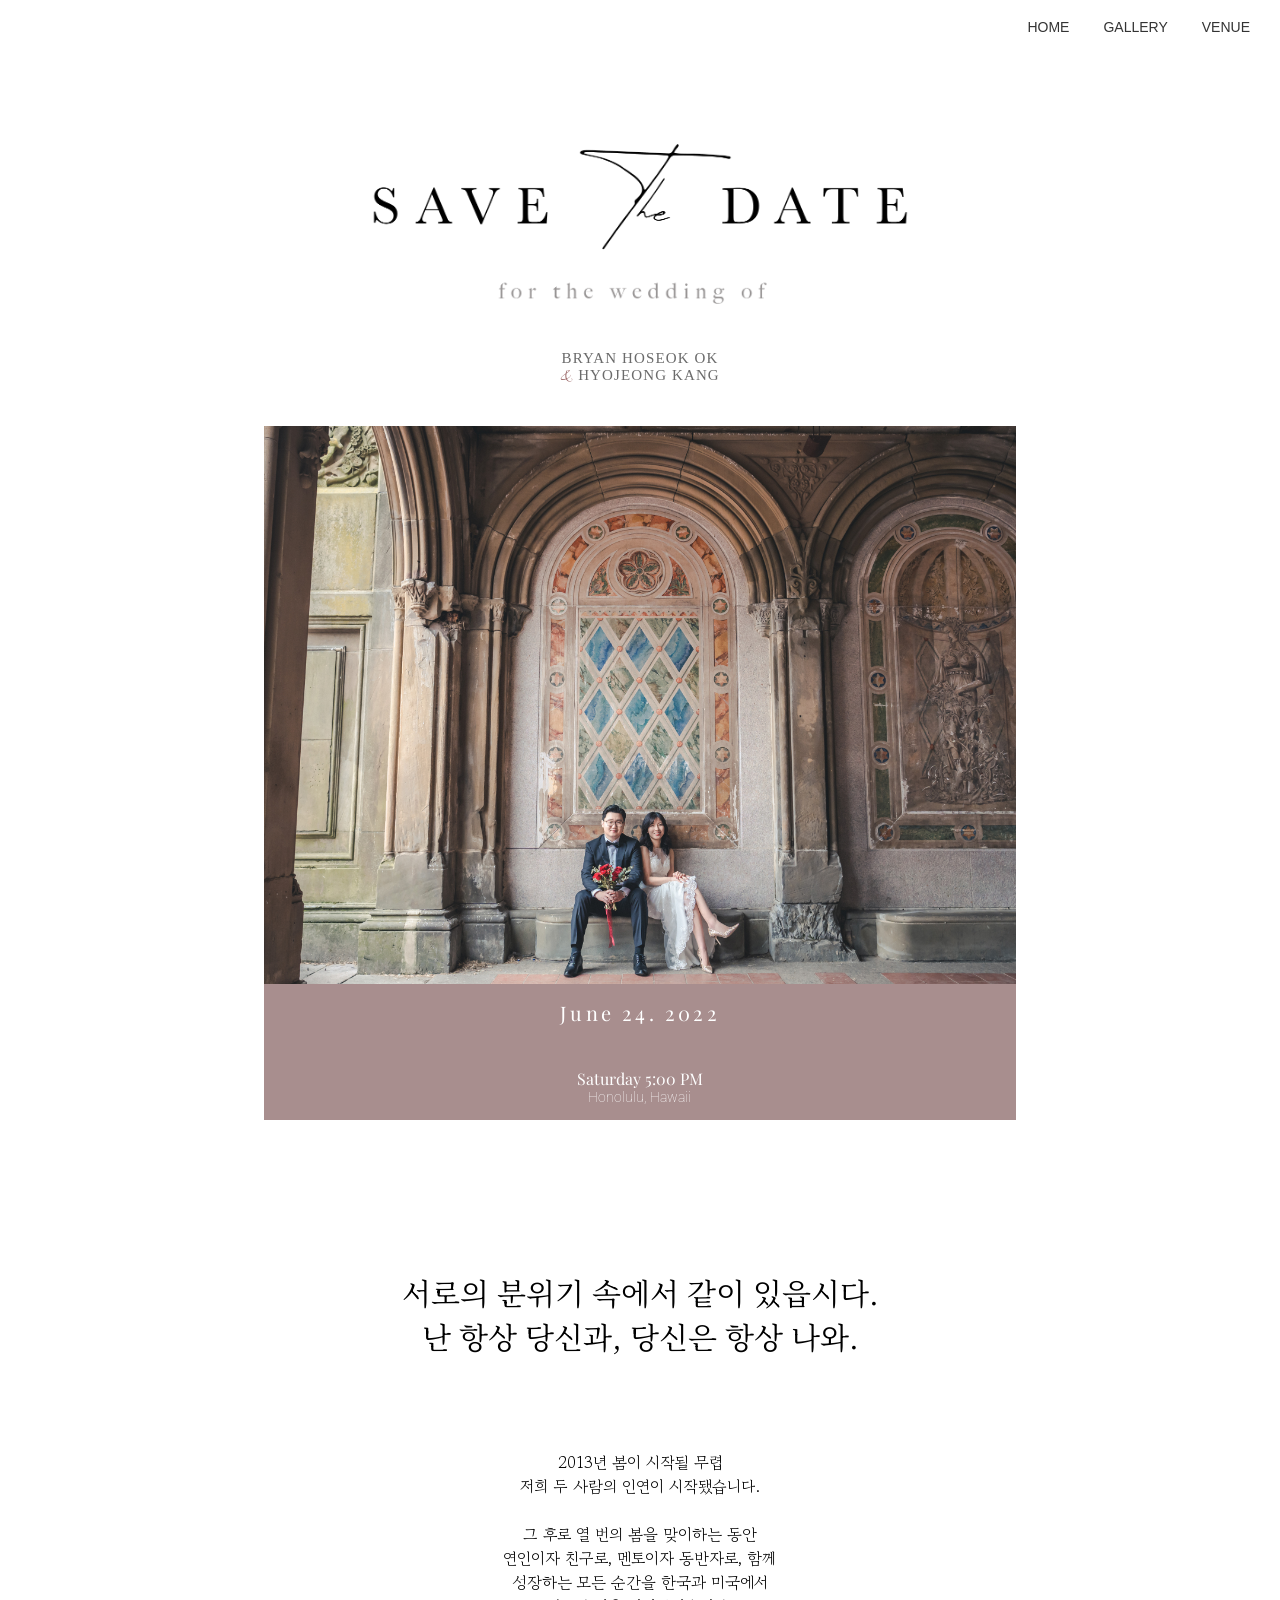
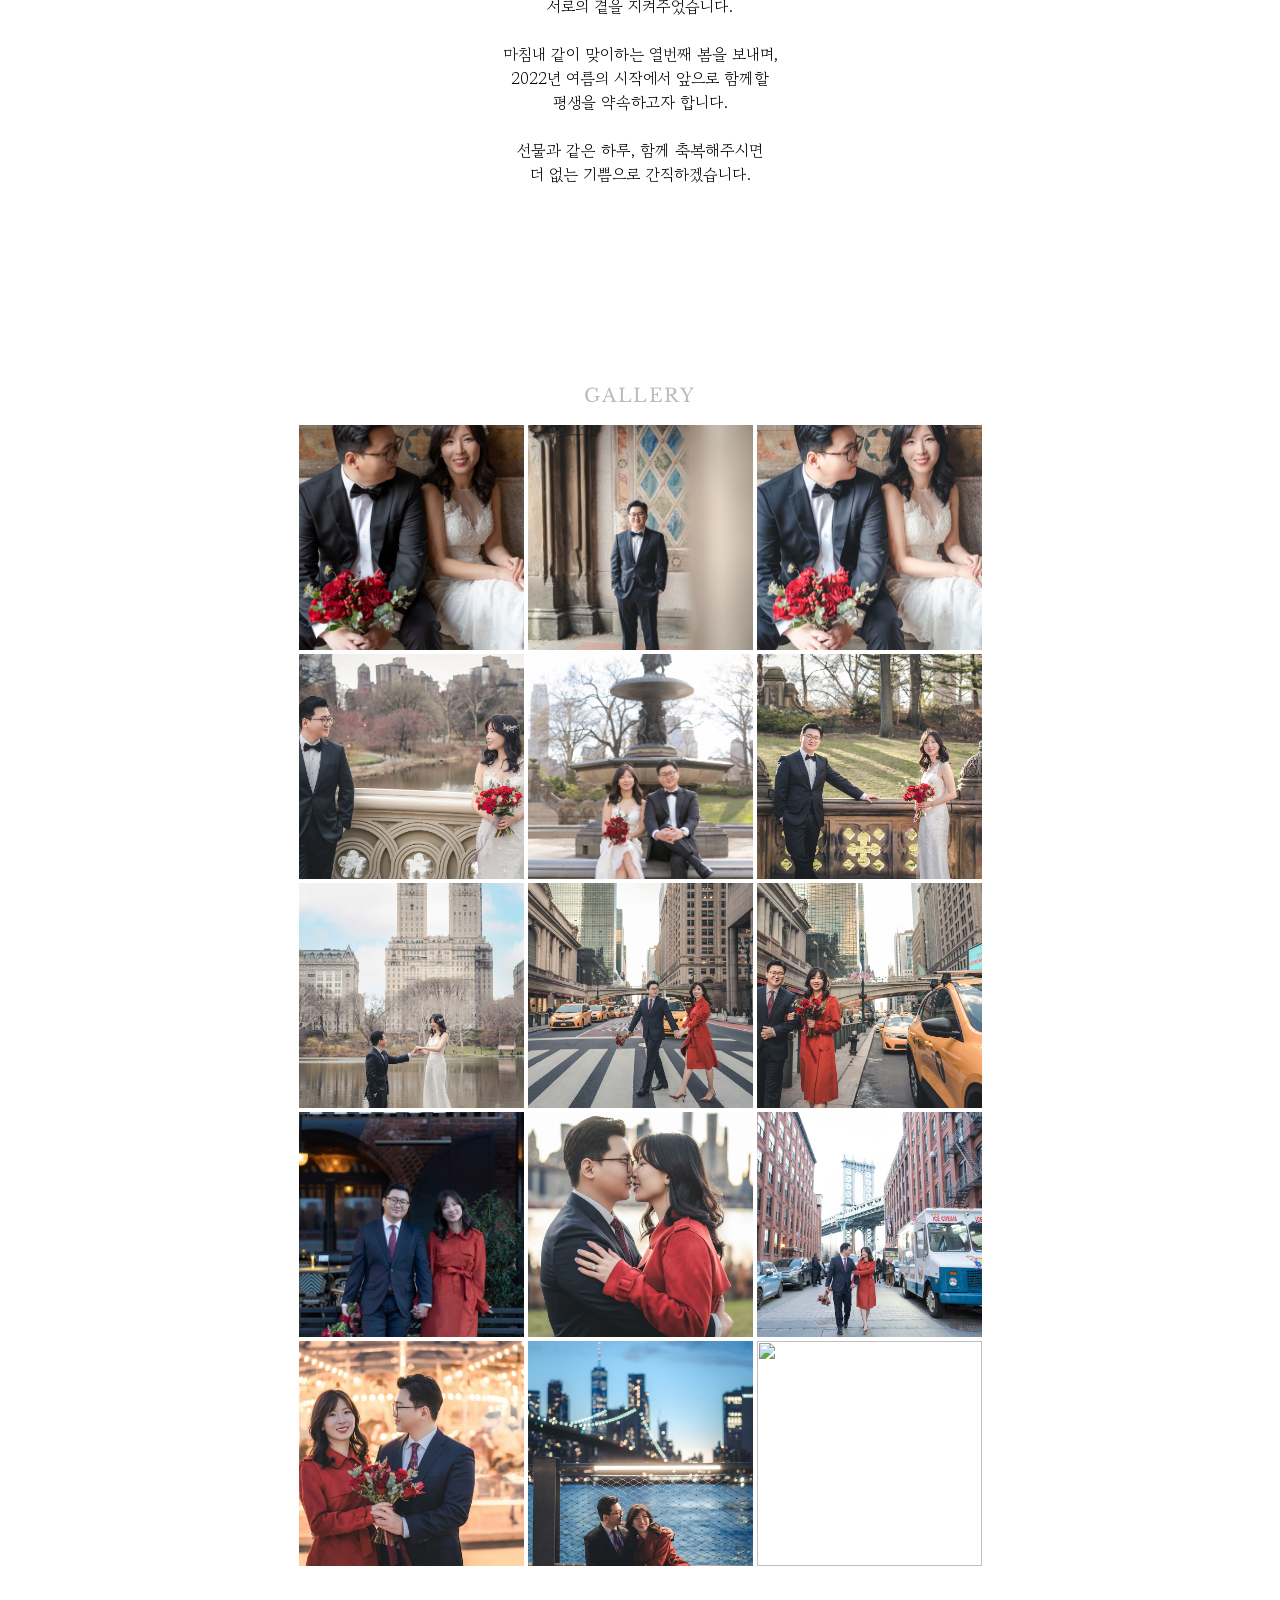
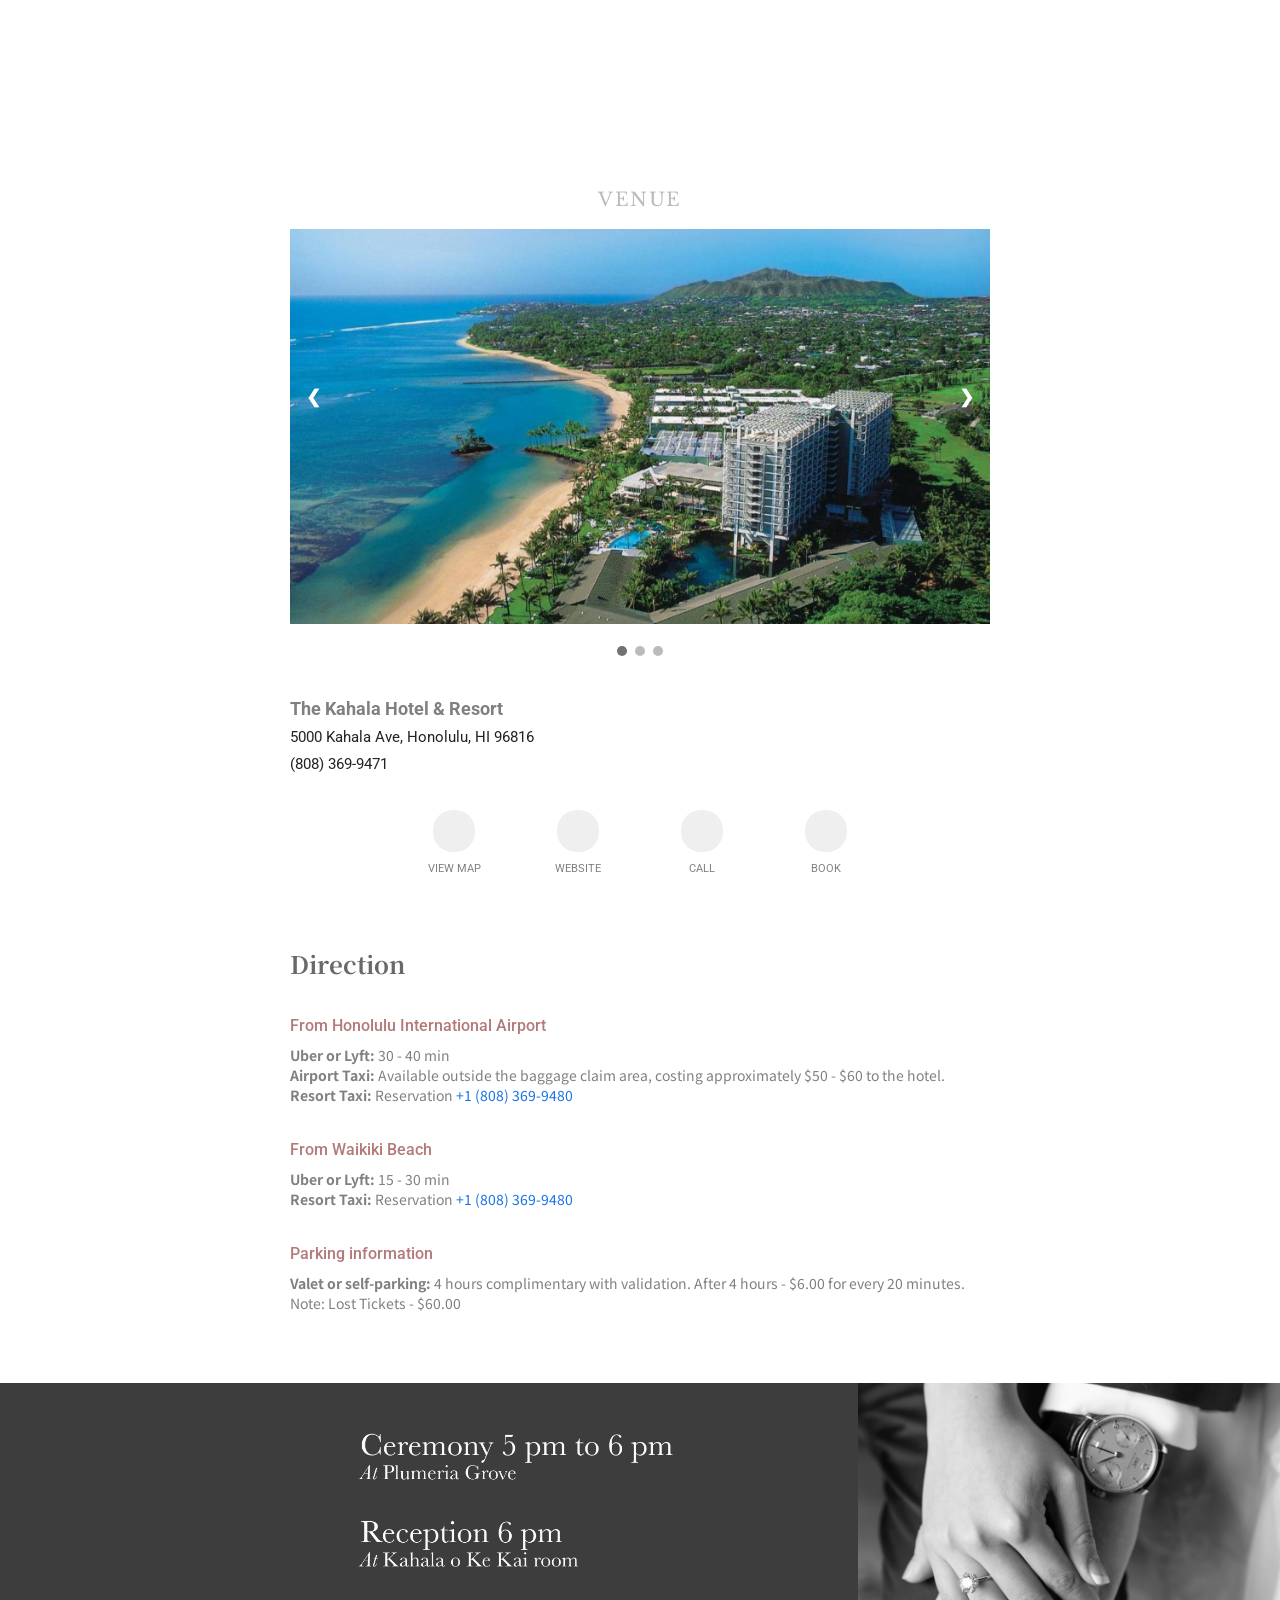
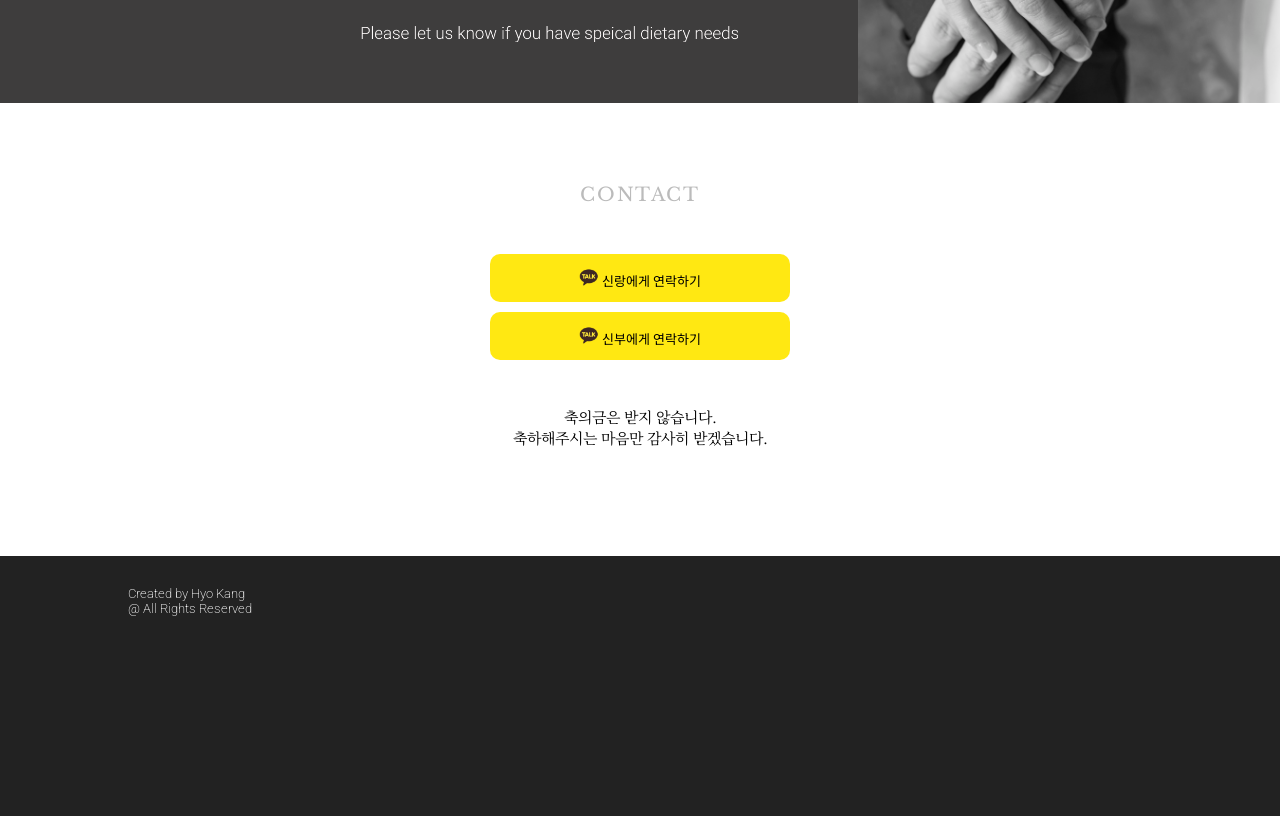
==== index.html @ 625b7945 "Update index.html" ====
<!DOCTYPE html>
<html>
<head>    
<meta name="viewport" content="width=device-width, initial-scale=1.0">

<!-- meta -->
  <meta property="og:url" content="hkang74.github.io/invitation/">
  <meta property="og:title" content="Bryan & Hyo 청첩장">
  <meta property="og:type" content="website">
 <!---이미지--->
  <meta property="og:image" content="https://live.staticflickr.com/65535/52037659530_529261b63a_c.jpg">
  <meta property="og:description" content="옥호석⋅강효정 결혼합니다">
    
    
<!---Google fonts----->
    <link rel="preconnect" href="https://fonts.googleapis.com">
    <link rel="preconnect" href="https://fonts.gstatic.com" crossorigin>
    <link href="https://fonts.googleapis.com/css2?family=Gowun+Batang&family=Libre+Baskerville:ital,wght@0,400;0,700;1,400&family=Nanum+Myeongjo:wght@400;700&family=Noto+Sans+KR:wght@300;400;700&family=Noto+Serif+KR:wght@200;300;400;700&family=Playfair+Display:ital,wght@0,400;0,500;0,600;0,700;0,900;1,400;1,500&family=Roboto:wght@100;300;400;500;700&family=Whisper&display=swap" rel="stylesheet">
<!----main style sheet----->
     <link rel="stylesheet" href="css/styles.css">
<!----fancybox style sheet----->
     <link rel="stylesheet" href="css/jquery.fancybox.min.css">
<!----fancybox style sheet----->
     <link rel="stylesheet" href="css/slideShow.css">
<!----iconify----->
    <script src="https://code.iconify.design/2/2.2.1/iconify.min.js"></script>
</head>

<body>
    
<!--FancyBox-->
<script src="https://code.jquery.com/jquery-3.2.1.min.js"></script>
<script src="js/jquery.fancybox.min.js"></script>
    

<!----Menu----->
<div class="navbar"> 
        <nav>
            <ul id="menuList">
                <div class="menuBlock">
                <li><a href="#">HOME</a></li>
                <li><a href="#galleryPage">GALLERY</a></li>
                <li><a href="#location">VENUE</a></li>
                </div>    
            </ul>
        </nav>
        <!---
            <i class="fa fa-bars" aria-hidden="true" onclick="toggleMenu()"></i> -->
 </div>
    
<div class="container">
    <!----First Page---->
    <div class="row-1">
        <!--
        <h1> SAVE<font face="Juliette"> The </font> DATE</h1>-->
        <img src="image/SaveTheDate.png" class="titleText">
        <h4>BRYAN HOSEOK OK</h4>
        <h4><font face="Whisper" color="945D5D">&amp;</font> HYOJEONG KANG</h4>
       <!-- <h5>June 24, 2022</h5> -->
        
    </div>
    <!----main image ---->
        <img src="image/mainDesktop.jpg" class="desktopImg">
        <img src="image/mainImage.jpg" class="mobileImg">   
    <div class="date">
        <h1 style="font-size: clamp(16px, 2.5vw, 20px); letter-spacing: .2rem; font-weight: 100;">June 24. 2022 </h1><br><br>
        Saturday 5:00 PM<br>
        <p style="font-family: Roboto; font-size: 14px;"> Honolulu, Hawaii </p>
    </div>  
    
    <!----tex 인사말----->
    <div class="row-2">
      <section class="reveal">
            <span class="iconify" data-icon="bxs:quote-alt-left" style="color: grey"></span>
            <span class="text">서로의 분위기 속에서 같이 있읍시다. <br> 난 항상 당신과, 당신은 항상 나와.</span> 
            <span class="iconify" data-icon="bxs:quote-alt-right" style="color: grey"></span>       
        </section>
    </div>
    <center>
    <div class="row-3">
            <p>2013년 봄이 시작될 무렵 <br>
            저희 두 사람의 인연이 시작됐습니다. <br><br>
                
            그 후로 열 번의 봄을 맞이하는 동안 <br>
            연인이자 친구로, 멘토이자 동반자로, 함께 <br>
            성장하는 모든 순간을 한국과 미국에서 <br>
            서로의 곁을 지켜주었습니다. <br><br>
                
            마침내 같이 맞이하는 열번째 봄을 보내며,<br> 
            2022년 여름의 시작에서 앞으로 함께할 <br>
            평생을 약속하고자 합니다.<br><br>
                
            선물과 같은 하루, 함께 축복해주시면 <br> 
            더 없는 기쁨으로 간직하겠습니다. </p>
     </div>
    </center>
    
    <center>
    <section id="galleryPage" class="gal"> <br>  
    <h3> GALLERY </h3><br>
        <div class="galleryView">
        <!---first row--->    
        <a data-fancybox="gallery" href="image/image1.JPG"><img src="image/image1.JPG" id="smallImg"></a>
            
        <a data-fancybox="gallery" href="image/image4.JPG"><img src="image/image4.JPG" id="smallImg"></a>
          
            
        <a data-fancybox="gallery" href="image/image2.JPG"><img src="image/image2.JPG" id="smallImg"></a>
            
      
         <!---second row--->      
        <a data-fancybox="gallery" href="image/image22.JPG"><img src="image/image22.JPG" id="smallImg"></a>
        
        <a data-fancybox="gallery" href="image/image6.jpg"><img src="image/image6.jpg" id="smallImg"></a> 
       
            
        <a data-fancybox="gallery" href="image/image17.JPG"><img src="image/image17.JPG" id="smallImg"></a>
       
        <!---third row--->  
         <a data-fancybox="gallery" href="image/image5.JPG"><img src="image/image5.JPG" id="smallImg"></a>
             
         <a data-fancybox="gallery" href="image/image19.JPG"><img src="image/image19.JPG" id="smallImg"></a> 
            
        <a data-fancybox="gallery" href="image/image20.JPG"><img src="image/image20.JPG" id="smallImg"></a> 
        <!---fourth row--->   
        <a data-fancybox="gallery" href="image/image10.JPG"><img src="image/image10.JPG" id="smallImg"></a> 
        
        <a data-fancybox="gallery" href="image/image26.jpg"><img src="image/image26.jpg" id="smallImg"></a>
       
        <a data-fancybox="gallery" href="image/image21.JPG"><img src="image/image21.JPG" id="smallImg"></a>
        
            <!---fifth row--->    
        <a data-fancybox="gallery" href="image/image11.JPG"><img src="image/image11.JPG" id="smallImg"></a> 
            
        <a data-fancybox="gallery" href="image/image12.JPG"><img src="image/image12.JPG" id="smallImg"></a> 
            
        <a data-fancybox="gallery" href="image/image25.JPG"><img src="image/image25.JPG" id="smallImg"></a> 
        </div>
    </section> 

<!-----Location---->        
 <section id="location" class="location"> <br>  
     <h3> VENUE</h3><br>
     
     <div class="slideshow-container">
         <div class="mySlides fade">     
             <img src="image/kahala_beach.jpg" style="width:100%">
             <div class="text"></div>
         </div>

         <div class="mySlides fade"> 
            <img src="image/kahala_ceremony.jpg" style="width:100%">
            <div class="text">ceremony</div>
         </div>

         <div class="mySlides fade">
             <img src="image/kahala_reception.jpg" style="width:100%">
             <div class="text">reception</div>
         </div>

         <a class="prev" onclick="plusSlides(-1)">❮</a>
         <a class="next" onclick="plusSlides(1)">❯</a>
     </div>
     <br>

     <div style="text-align:center">
        <span class="dot" onclick="currentSlide(1)"></span> 
        <span class="dot" onclick="currentSlide(2)"></span> 
        <span class="dot" onclick="currentSlide(3)"></span> 
     </div>
     
    <div class="address"><br>
            <font size="4px" color="grey"><b>The Kahala Hotel &amp; Resort </b></font><br>
            <li><span class="iconify" data-icon="majesticons:map-marker"> </span> 5000 Kahala Ave, Honolulu, HI 96816</li>
            <li><span class="iconify" data-icon="fluent:call-48-filled"></span>  (808) 369-9471 </li>  
    </div>
    <!---menu buttons---->
    <!--<hr color="#F0F0F0">-->
    <div class="menus">
        <div class="button_m">
           <button type="button"   onclick=" window.open('https://g.page/TheKahala?share','_blank')"> 
            <span class="iconify" data-icon="logos:google-maps" data-width="22" data-height="22" ></span>
            </button><br>
            VIEW MAP
        </div>
        <div class="button_m">
            <button type="button" onclick=" window.open('https://www.kahalaresort.com','_blank')"> 
            <span class="iconify" data-icon="fa-solid:globe-americas" data-width="20" data-height="20" style="color: #787878;"></span> 
            </button><br>
            WEBSITE
        </div> 
        <div class="button_m">
            <button type="button" onclick=" window.open('tel:808-369-9471','_blank')">
            <span class="iconify" data-icon="fluent:call-28-filled" data-width="21" data-height="21" style="color: #787878;"></span>
            </button><br>
            CALL
        </div>
        <div class="button_m">
            <button type="button" onclick=" window.open('https://www.google.com/travel/hotels/s/nzHwH8qTopXZvfAe7','_blank')">
            <span class="iconify" data-icon="fa-solid:hotel" style="color: #787878;" data-width="20" data-height="20"></span>
            </button><br>
           BOOK
        </div>    
    </div> 
    <!--<hr color="#F0F0F0">-->
     
     
  <div class ="direction">  
        <h2 style="font-family: Noto Serif KR; color:dimgrey;">Direction</h2>    
        <h4> From Honolulu International Airport </h4>
            <li><b>Uber or Lyft:</b> 30 - 40 min </li>
            <li><b>Airport Taxi: </b> Available outside the baggage claim area, costing approximately $50 - $60 to the hotel. </li>
            <li><b>Resort Taxi: </b> Reservation <span class="iconify" data-icon="fluent:call-48-filled"> </span> <font color="#1A73E8">+1 (808) 369-9480 </font> </li>
        <h4> From Waikiki Beach </h4>
            <li><b>Uber or Lyft:</b> 15 - 30 min</li>
            <li><b>Resort Taxi:</b> Reservation <span class="iconify" data-icon="fluent:call-48-filled"> </span><font color="#1A73E8">+1 (808) 369-9480 </font></li> 
        <h4> Parking information </h4>
            <li><b>Valet or self-parking:</b> 4 hours complimentary with validation. After 4 hours - $6.00 for every 20 minutes. Note: Lost Tickets - $60.00 </li>
        </div>    
    </section>
 </center>
</div>    
    

<!---Ceremony time and location--->   
<div class="timeAndMore">
    <div class="rigntImage">
        <img src="image/ring.jpg">
    </div>
        <div class="leftText">
        <!---TO DO: make the link clickable, and sent me an email-->
        <img src="image/timeText.png"><br>
    </div>
</div>     

<!---contact-->    
<div class =".container">    
<center>
 <section class="contact">
    <h3>CONTACT</h3><br>
     
    <div class="contactInfo">
        <button type="button"><img src="image/kakaoTalk.png" width="20px"> 신랑에게 연락하기</button>
         <button type="button"><img src="image/kakaoTalk.png" width="20px"> 신부에게 연락하기</button>
     </div> 
     <br><br><br>
        <span style="font-family: Noto Serif KR; font-size:15px;"> 
         축의금은 받지 않습니다.<br>
         축하해주시는 마음만 감사히 받겠습니다. </span> 
     <br><br><br><br><br><br><br>
</section>
          
</center>
</div>
<!---end of the container--->
    
<!----js scripts----->
    <script type="text/javascript" src="js/script.js"> </script>
</body>
    

<footer>
Created by Hyo Kang<br>
@ All Rights Reserved<br> 
</footer>

</html>
---- css/styles.css ----
/*
font-family: 'Libre Baskerville', serif;
font-family: 'Whisper', cursive;
font-family: 'Nanum Myeongjo', serif;
font-family: 'Noto Sans KR', sans-serif;
font-family: 'Noto Serif KR', serif;
font-family: 'Gowun Batang', serif;
*/


@font-face {
   font-family: Juliette;
   src: url(text/Juliette.ttf);
}


*{
    margin: 0px;
}

/**** main container
******************/
.container {
    width: 100%;
    padding-left: 8%;
    padding-right: 8%;
    box-sizing: border-box;
    overflow: hidden;
}

/**** nav bar *****
******************/
.navbar {
    width: 100%;
    display: flex;
    align-items: center;
    padding-top: 18px;
    background-color: white;
    padding-bottom: 12px;
    opacity: 0.8;
    position: fixed;
    z-index: 2;
}

.navbar i { /*hide the hamburger menu icon*/
    display: none;
}

nav {
    flex:1;
    text-align: right;
}

nav ul li {
    list-style: none;
    display: inline-block;
    margin-right: 30px;
    font-family: sans-serif;
}

nav ul li a {
    text-decoration: none;
    font-size: 14px;
    color: #000;
}

nav ul li a:hover {
    color: #A47D7D;
}

/** top row: title
******************/
.row-1 {
    text-align: center;
    margin-top: 100px;
    margin-bottom: 40px;
}



.row-1 .titleText{
    width: 50%;
}

.row-1 h4 { /*our name*/
    color: #6B6B6B;
    font-weight: normal;
    font-size: 15px;
    letter-spacing: .07rem;
    margin: 0px;    
}


/** first row: image
******************/

img.desktopImg{
    display: block;
    width: 70%;
    margin-left: auto;
    margin-right: auto;
}

img.mobileImg {
    display: none;
}

/******date******/
.date{
    background-color: #A88E8E;
    padding-top: 15px;
    padding-bottom: 15px;
    text-align: center;
    width: 70%;
    font-family: Playfair Display;
    font-weight: 100;
    color: white;
    margin-left: auto;
    margin-right: auto;
}

/***** text intro
******************/
.row-2 {
    padding-top: 150px;
    padding-bottom: 50px;
    text-align: center;
    height: 80px;
}


.row-2 .text { /* 서로의분위기 text*/
    font-family: Noto Serif KR;
    font-weight: 400;
    font-size: clamp(16px, 4.5vw, 30px);
}

.reveal{
    position: relative;
    transform: translateY(150x);
    opacity: 0;
    transition: 2s all ease;
    padding: 0px;
}

.reveal.active{
    transform: translateY(0);
    opacity: 1;
    height:100px
}

.row-3 {
    padding: 50px;
    width: 400px;
    margin-top: 15x;
    margin-bottom: 130px;
    text-align: center;
}

.row-3 p {
    font-family: Gowun Batang;
    font-weight: 200;
    font-size: 16px;
}




/****** gallery
******************/
.gal {
    margin-bottom: 200px;
}

.gal h3 {
    font-family: Libre Baskerville;
    letter-spacing: .1rem;
    color: #BBBBBB;
    font-weight: 300;
}

.gal .galleryView{
    width: 700px;
}

.gal #smallImg{
    width: 225px;
    height: 225px;
    object-fit: cover; 
}


/****** location
******************/

.location {
    margin-bottom: 60px;
}

.location h3 {
    font-family: Libre Baskerville;
    letter-spacing: .1rem;
    color: #BBBBBB;
    font-weight: 300;
}
    
    
.location .address {
    text-align: left;
    width: 100%;
    max-width: 700px;
    padding: 20px 7px 7px 7px;
    margin: auto;
    font-family: Roboto;
    color:#222222;
    font-size: 15px;
    margin-bottom: 30px;
}
    
.location .address li {
    list-style-type: none;
    padding-top:9px;
}
    
.location .iconify {
    color: #1A73E8; 
}

.location hr{
    width: 100%;
    max-width: 700px;
}

.location .menus{
    margin-top: 15px;
    margin-bottom: 15px;
    width: 60%;
    max-width: 500px;
}

.location .menus .button_m{
    width:24%;
    display: inline-block;
    font-family: Roboto;
    color: grey;
    font-size: 11px;
}

.location .menus .button_m button{
    width:42px;
    height: 42px;
    border-radius: 20px;
    border: 0;
    margin-bottom: 10px;
}


.location .menus .button_m button:hover{
    border: solid grey 1px;
}


.location .direction{
    text-align: left; 
    margin-top: 70px;
    margin-bottom: 70px;
    width: 100%;
    max-width: 700px;
}

.location .direction h4{
    color: #B47979;
    font-size: 16px;
    font-family: Roboto;
    font-weight: 500;
    margin-bottom: 10px;
    margin-top: 35px;
}

.location .direction li{
    list-style: none;
    font-family: Noto Sans KR;
    font-size: 14px;
    color: grey;  
}



/********ceremonyTime 예물샷************/
.timeAndMore{
    width: 100%;
    height: 320px;
    min-height: 180px;
    max-height: 400px;
    background-color: #3E3D3D;
    margin-bottom: 80px;
}

.timeAndMore div {
    display: inline-block;
    float:right;
    height: 320px;
}

.timeAndMore .leftText{
    width: 60%;
    text-align: right;
    padding-top: 50px;
    padding-bottom: 50px;
    box-sizing: border-box;
    color: white;
    max-width: 500px;
}

.timeAndMore .leftText img{
    width: 100%;
    max-width: 380px;
    float: left;
}

.timeAndMore .rigntImage{
    width: 33%;
    float: right;
}

.timeAndMore .rigntImage img{
    width: 100%;
    height: 320px;
    min-height: 180px;
    max-height: 400px;
    object-fit: cover;
    object-position: 50% 70%;
}




/*****CONTACT*****/
.contact{
    position: relative;
    width:60%;
    margin: auto; 
}

.contact h3 {
    font-family: Libre Baskerville;
    letter-spacing: .1rem;
    color: #BBBBBB;
    font-weight: 300;
}

.contact .contactInfo{
    position: relative;
    width: 60%;
    display: inline-block;
    padding:10px;
    margin-top: 10px;
}


.contact button{
    padding: 12px;
    width: 80%;
    max-width: 300px;
    border-radius: 10px;
    border:0px;
    background-color: #ffe812;
    color: black;
    font-size: 13px;
    margin-top: 10px;
    font-family: Noto Sans KR;
}


/****** footer
******************/
footer {
    background-color: #222222;
    color: white;
    padding-left: 10%;
    padding-top: 30px;
    padding-bottom: 200px;
    font-family: Roboto;
    font-weight: 200;
    font-size: 13px;
}






/*****************
******************
mobile interface
*****************
*****************/

@media only screen and (max-width: 600px){
    
    /*menu for mobile*/
    .navbar{
        padding: 0px;
    }
    
    nav ul{
        width: 100%;
        position: fixed;
        right: 0;
        top:0;
        z-index: 2;      
    }
    
    .menuBlock{
        padding-top: 5px;
        padding-bottom: 5px; 
        background-color: #BEB2B2;
        text-align: center;
    }
    nav ul li{
        display: inline-block;
        margin: 20px;
    }
    
    nav ul li a{
        color: white;
        font-size: 14px;
    } 
    
    .navbar i{
        cursor: pointer;
        display: block;
    }
    
    #menuList{
       /* overflow: hidden;*/
       /* transition: 0.5s;*/
        display: none;
    }
    
    /*mobile main page*/
    .row-1{ /*title row*/
        width: 100%;
        margin-top: 40px;
        margin-bottom: 25px;
    }
    
    .row-1 .titleText{
        width: 90%;
    }
    
    img.mobileImg{
        display: block;
        width: 100%;
        object-fit: cover;
        object-position: 50% 50%; /*default value center*/      
    }
    
    img.desktopImg{
        display: none;
    }
    
    /******date******/
    .date{
        background-color: #BEAAAA;
        padding-top: 32px;
        padding-bottom: 32px;
        font-family: Libre Baskerville;
        font-size: 12px;
        font-weight: lighter;
        width: 100%;
    }
    
    .row-2 {
        padding-top: 100px;
        height: 190px;
        box-sizing: border-box;
    }
    
    .row-3{
        width: 320px;
        padding:10px;
    }
    
    .row-3 p {
    font-size: 4vw;
    }
    
    /***gallery*/
    .gal {
    margin-bottom: 150px;
    }

    .gal .galleryView{
        width: 100%;
        /*height: 410px;*/
    }
    .gal #smallImg{
        width: 100px;
        height: 100px;
        object-fit: cover; 
    }
    
    
    /*location*/
    .location .address {
        width: 100%;
        padding-left: 0px;
    }
    
    .location .menus{
        width: 100%;    
    }
    
    .location .directionText{
        width: 100%;
    }
    
    
    .location .directionText h4{
        font-size: clamp(14px, 5vw, 18px);
    }

    .location .directionText li{
        font-size: clamp(14px, 3.5vw, 16px);
    }
    
    
    
/********팬다 예물샷************/
    .timeAndMore{
        width: 100%;
        height: 130px;
    }

    .timeAndMore div{
        display: inline-block;
        float:left;
        height: ;
    }

    .timeAndMore .leftText{
        width: 62%;
        padding-left: 5%;
        padding-top: 20px;
        padding-bottom: 10px;
        box-sizing: border-box; 
        overflow: hidden;
    }
    
    
   .timeAndMore .leftText img{
        width: 95%;   
    }

    .timeAndMore .rigntImage{
        width: 35%;
        float: right;   
    }

    .timeAndMore .rigntImage img{
        width: 100%;
        height: 130px;
        object-fit: cover;
        object-position: 50% 60%;
    }


    /*****CONTACT*****/
    .contact{
        width:100%;
    }

    .contact .contactInfo{
        position: relative;
        width: 70%;
    }

}
---- css/slideShow.css ----
.mySlides {
    display: none
}

.mySlides img {
    vertical-align: middle;
}

/* Slideshow container */
.slideshow-container {
  max-width: 700px;
  position: relative;
  margin: auto;
  z-index: 0;
}

.slideshow-container .image{
    position: relative;
}

/* Caption text */
.slideshow-container .text {
  color: #f2f2f2;
  font-size: 15px;
  padding: 0px;
  bottom: 15px;
  right: 15px;
  width: 100%;
  text-align: right;
  position: absolute;
  font-family: Roboto;
  font-weight: 300;
}


/* Next buttons */
.slideshow-container .next {
  cursor: pointer;
  position: absolute;    
  top: 50%;
  right: 0;
  width: auto;
  padding: 16px;
  color: white;
  font-weight: bold;
  font-size: 18px;
  transition: 0.6s ease;
  margin-top: -8%;
  /*border: black solid 10px;*/
  user-select: none;
  border-radius: 0px 3px 3px 0px;
}

.slideshow-container .prev {
  cursor: pointer;
  position: absolute;    
  top: 50%;
  left: 0;
  width: auto;
  padding: 16px;
  color: white;
  font-weight: bold;
  font-size: 18px;
  transition: 0.6s ease;
  margin-top: -8%;
  /*border: black solid 10px;*/
  user-select: none;
  border-radius: 3px 0 0 3px;
}


/* On hover, add a black background color with a little bit see-through */
.slideshow-container .prev:hover, .next:hover {
  background-color: rgba(0,0,0,0.8);
  opacity: 0.3;
}


/* The dots/bullets/indicators */
.dot {
  cursor: pointer;
  height: 10px;
  width: 10px;
  margin: 0 2px;
  background-color: #bbb;
  border-radius: 50%;
  display: inline-block;
  transition: background-color 0.6s ease;
}

.activeSlide, .dot:hover {
  background-color: #717171;
}

/* Fading animation */
.mySlides .fade {
  animation-name: fade;
  animation-duration: 1.5s;
}

@keyframes fade {
  from {opacity: .4} 
  to {opacity: 1}
}

/* On smaller screens, decrease text size */
@media only screen and (max-width: 600px) {
  .prev, .next,.text {font-size: 11px}
}
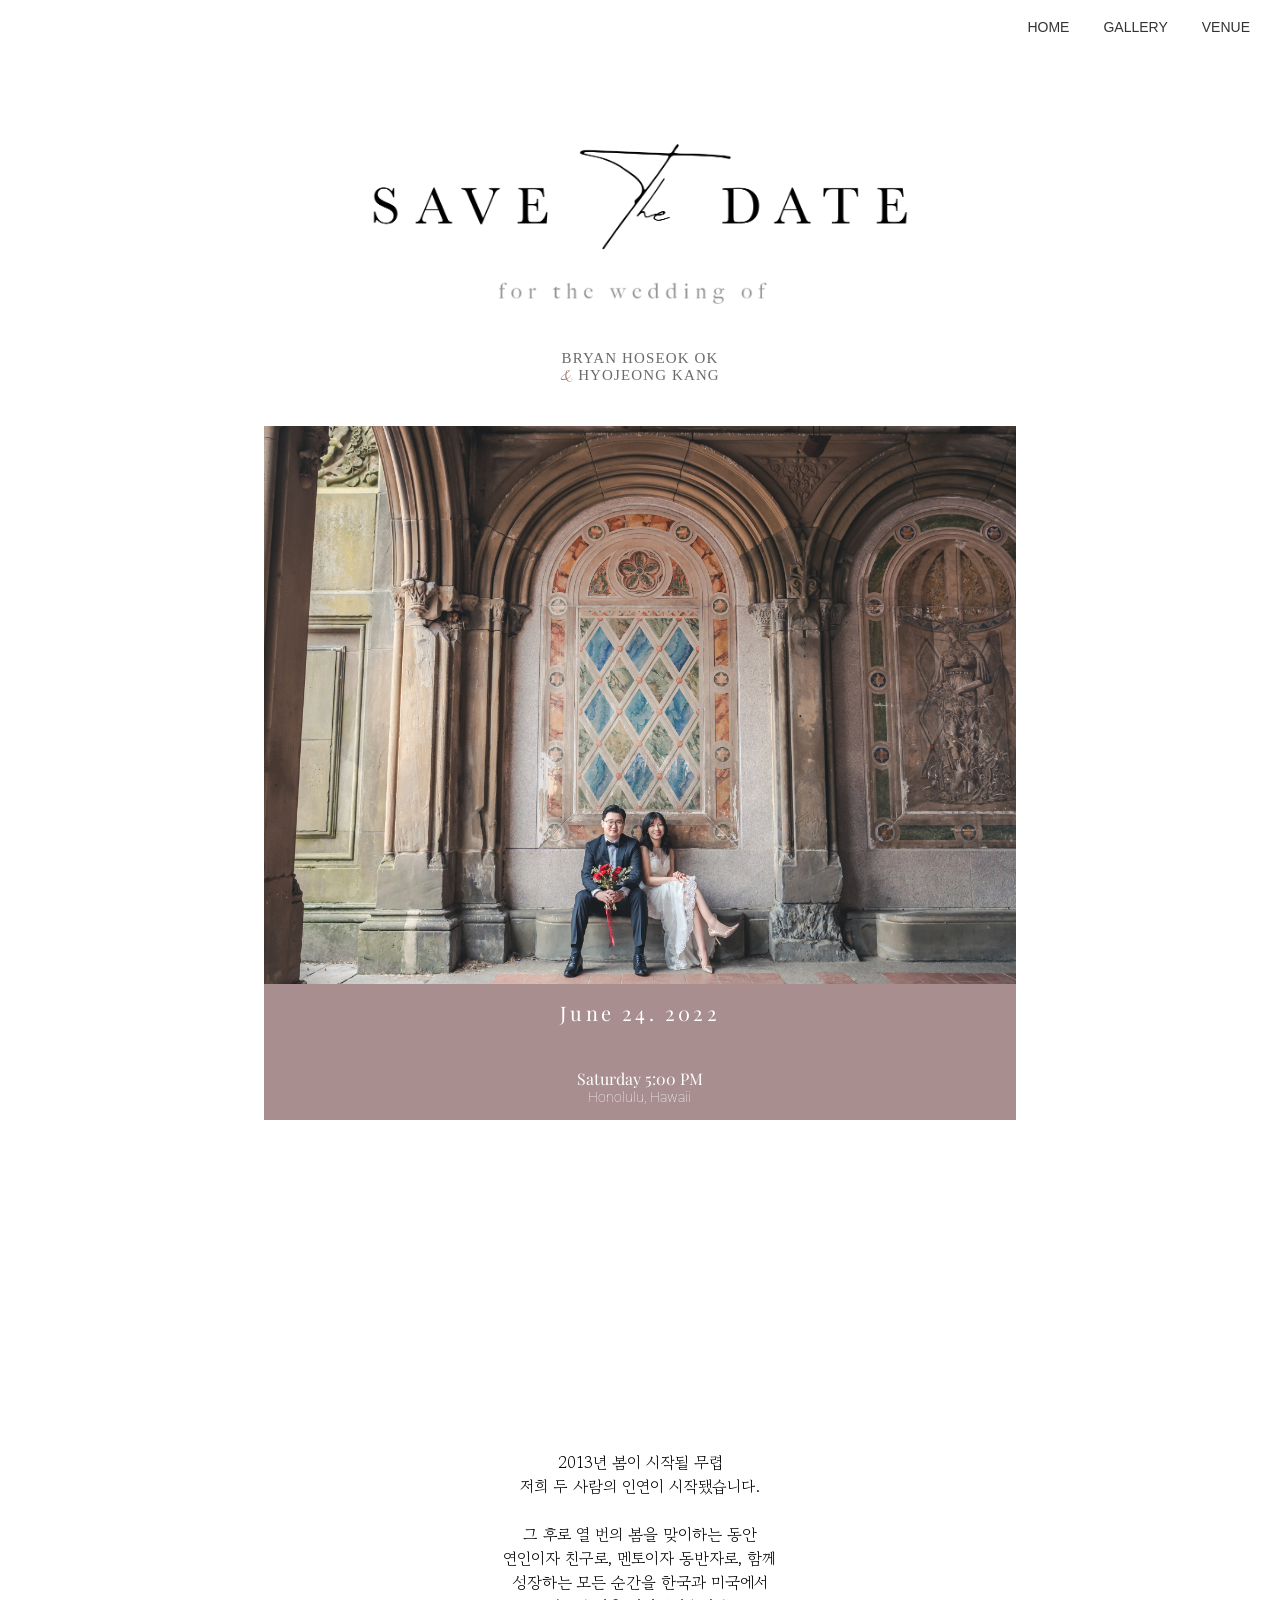
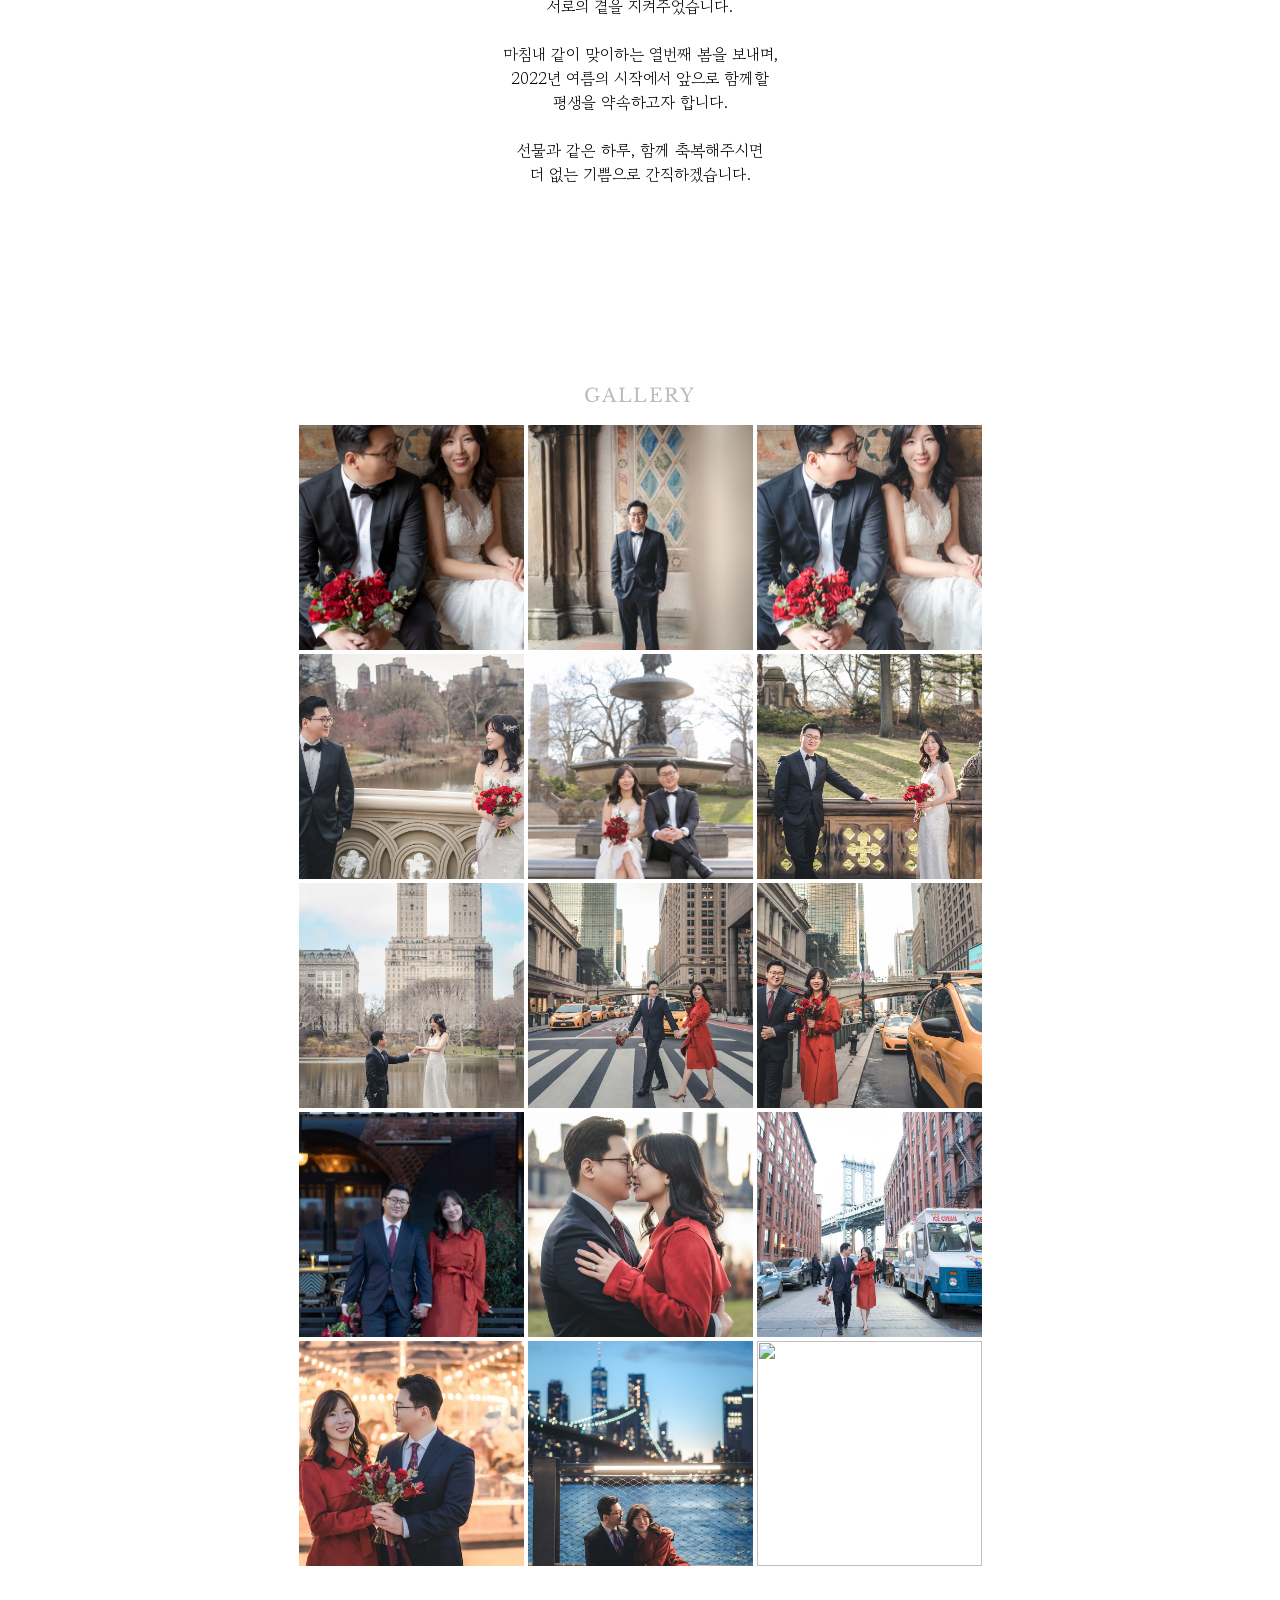
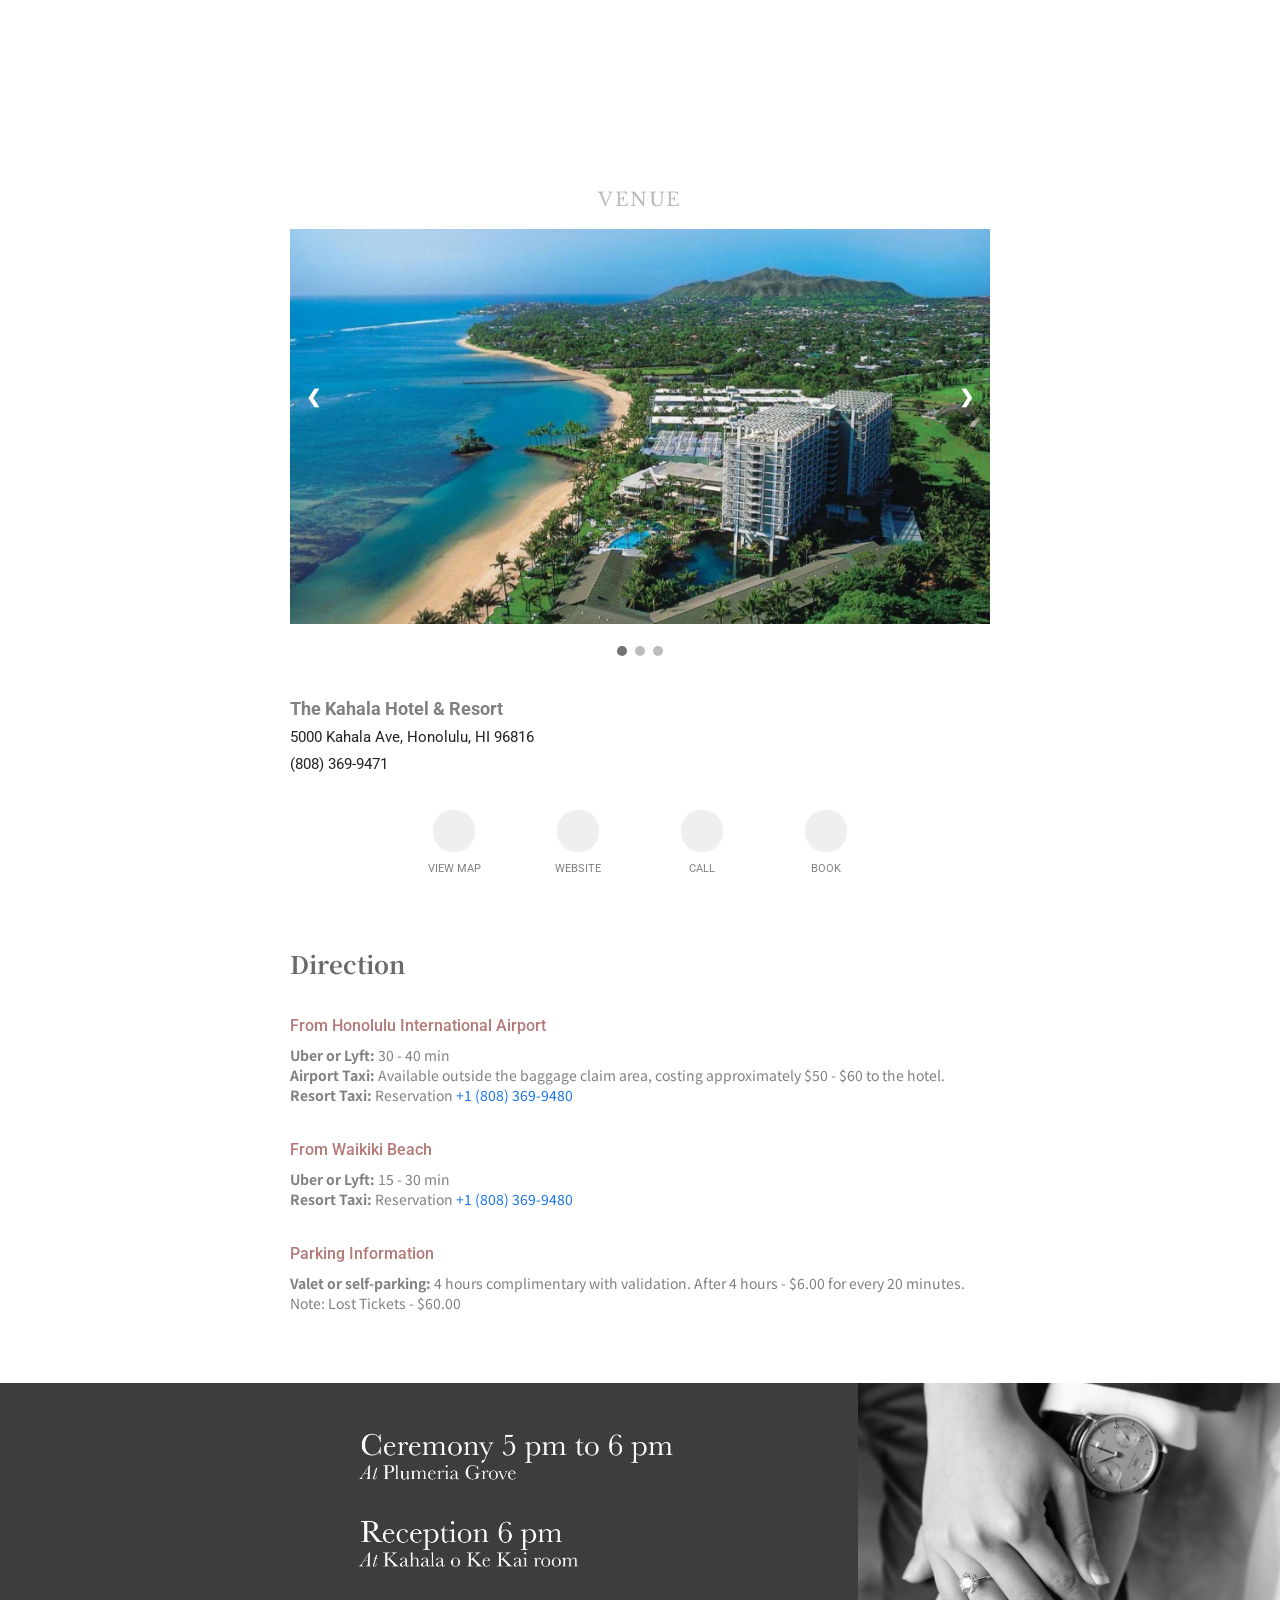
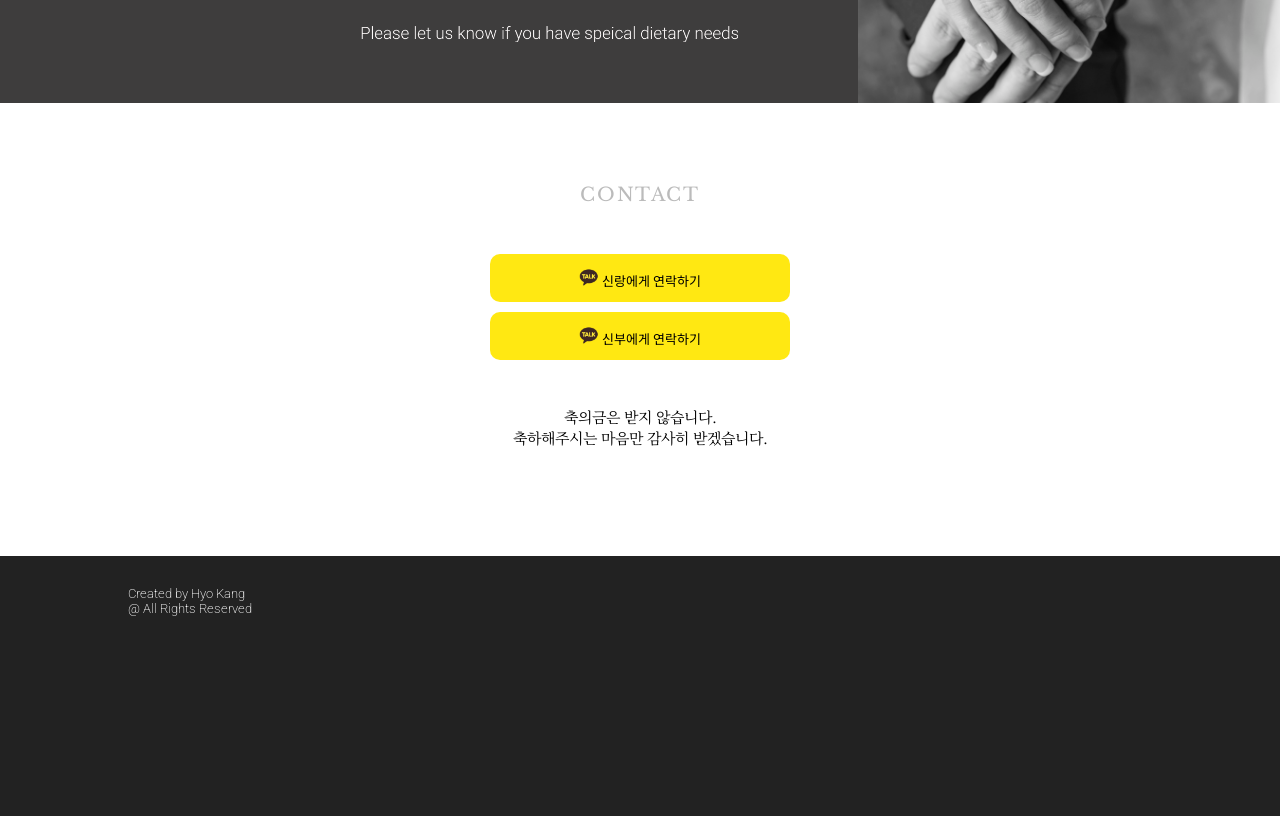
==== commit 98ddf0f2: "오타수정" ====
--- a/index.html
+++ b/index.html
@@ -214,7 +214,7 @@
         <h4> From Waikiki Beach </h4>
             <li><b>Uber or Lyft:</b> 15 - 30 min</li>
             <li><b>Resort Taxi:</b> Reservation <span class="iconify" data-icon="fluent:call-48-filled"> </span><font color="#1A73E8">+1 (808) 369-9480 </font></li> 
-        <h4> Parking information </h4>
+        <h4> Parking Information </h4>
             <li><b>Valet or self-parking:</b> 4 hours complimentary with validation. After 4 hours - $6.00 for every 20 minutes. Note: Lost Tickets - $60.00 </li>
         </div>    
     </section>
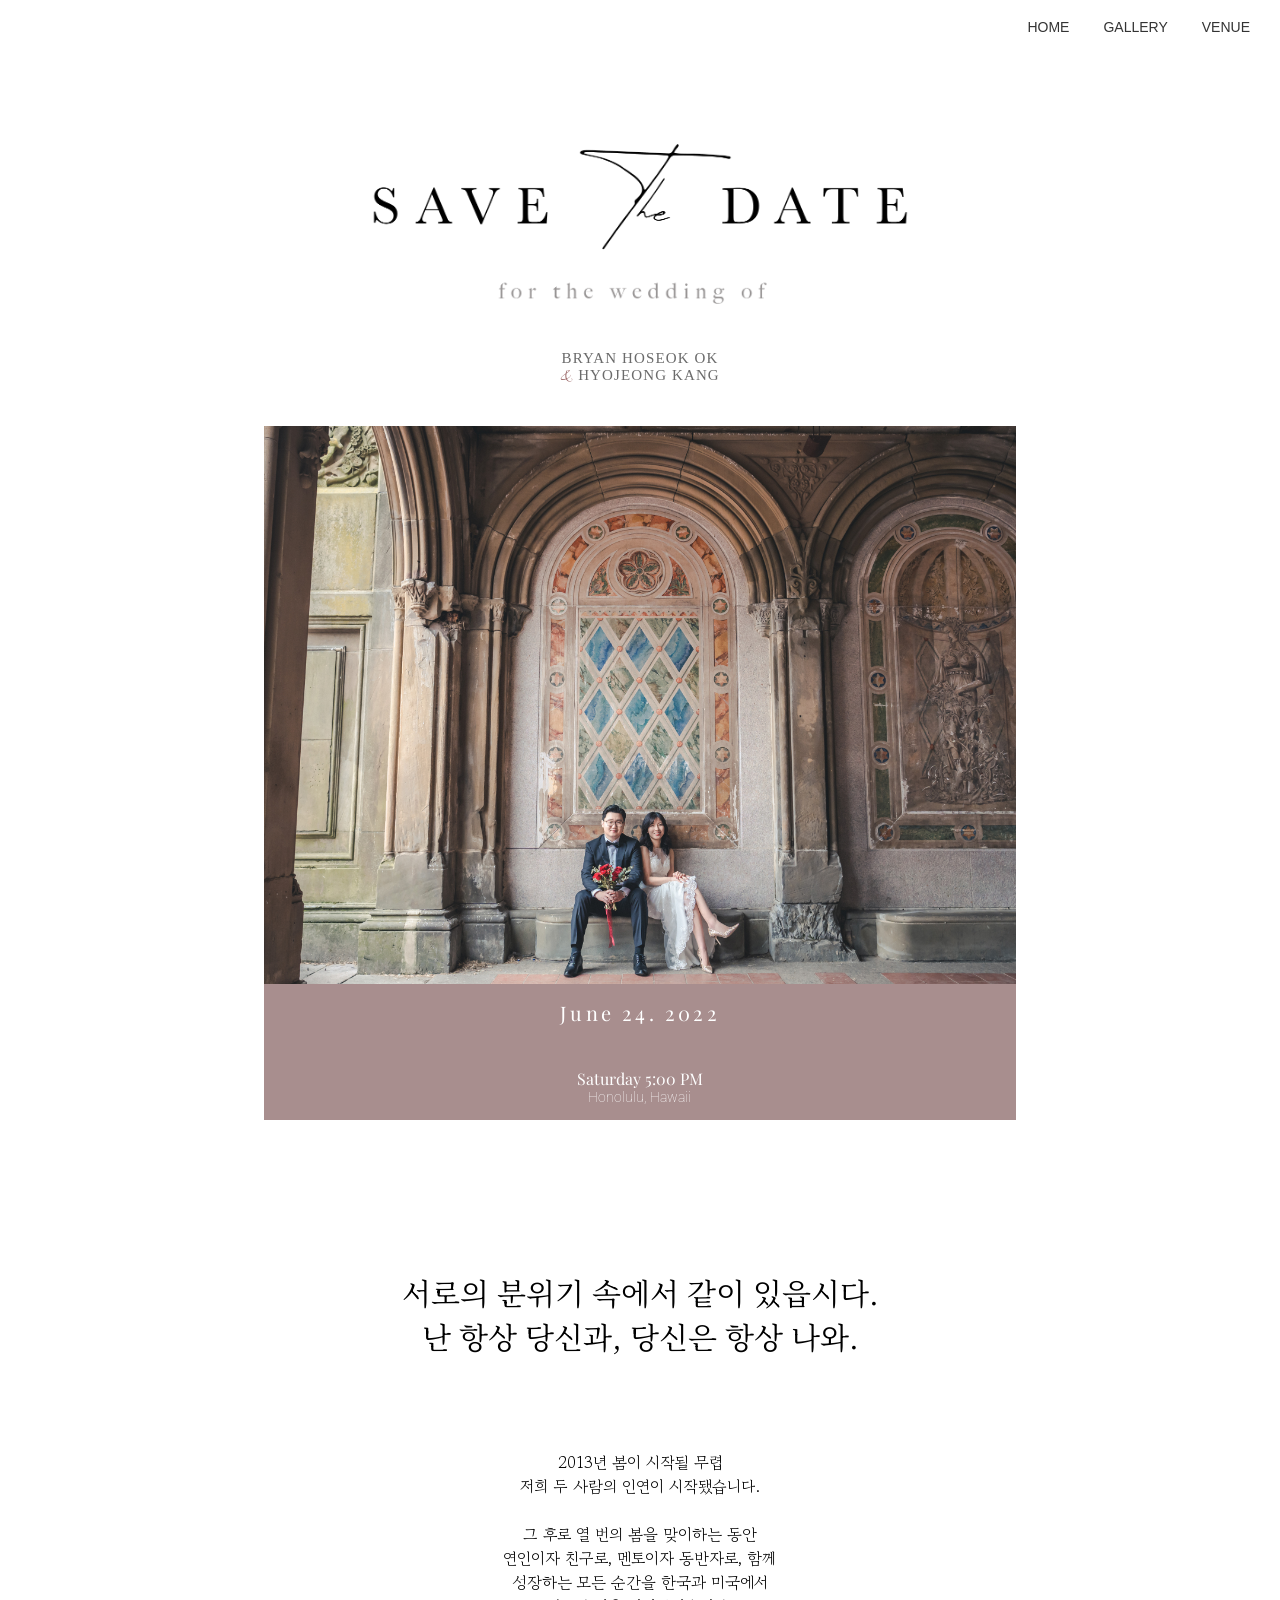
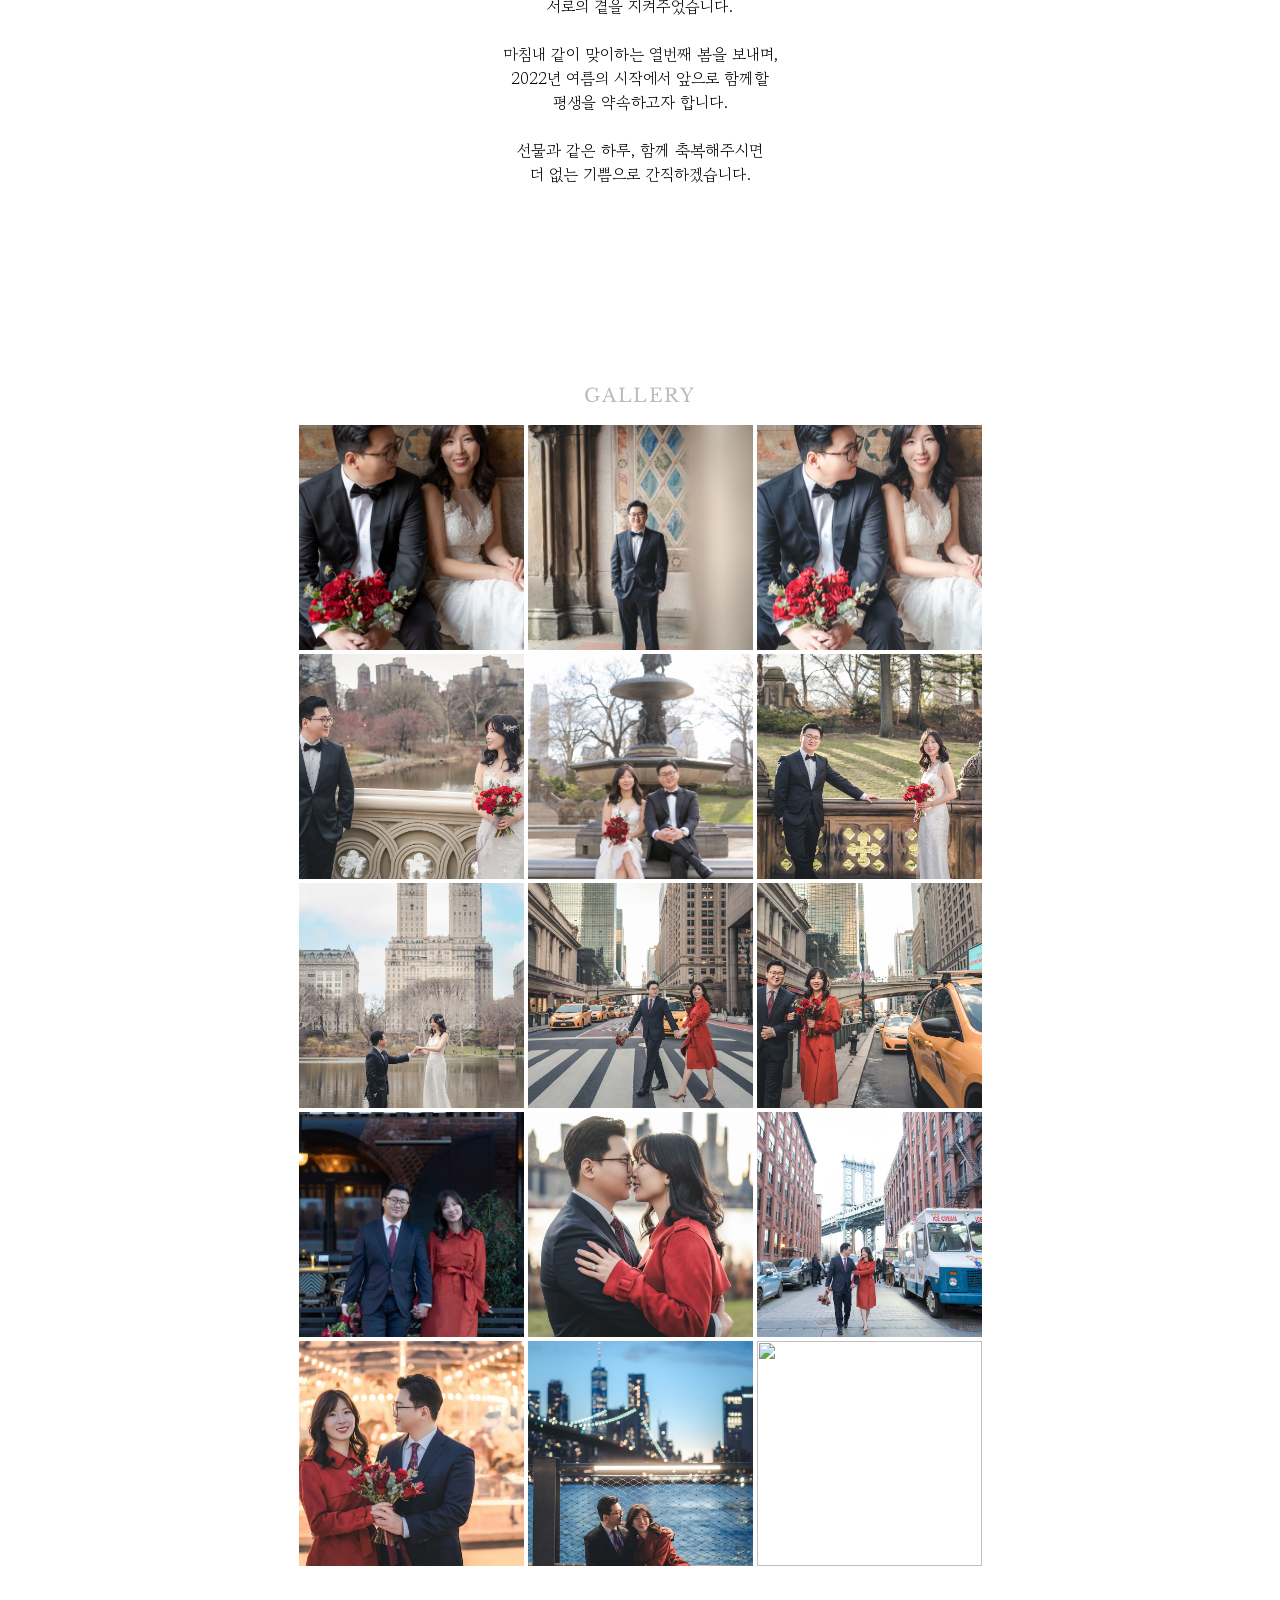
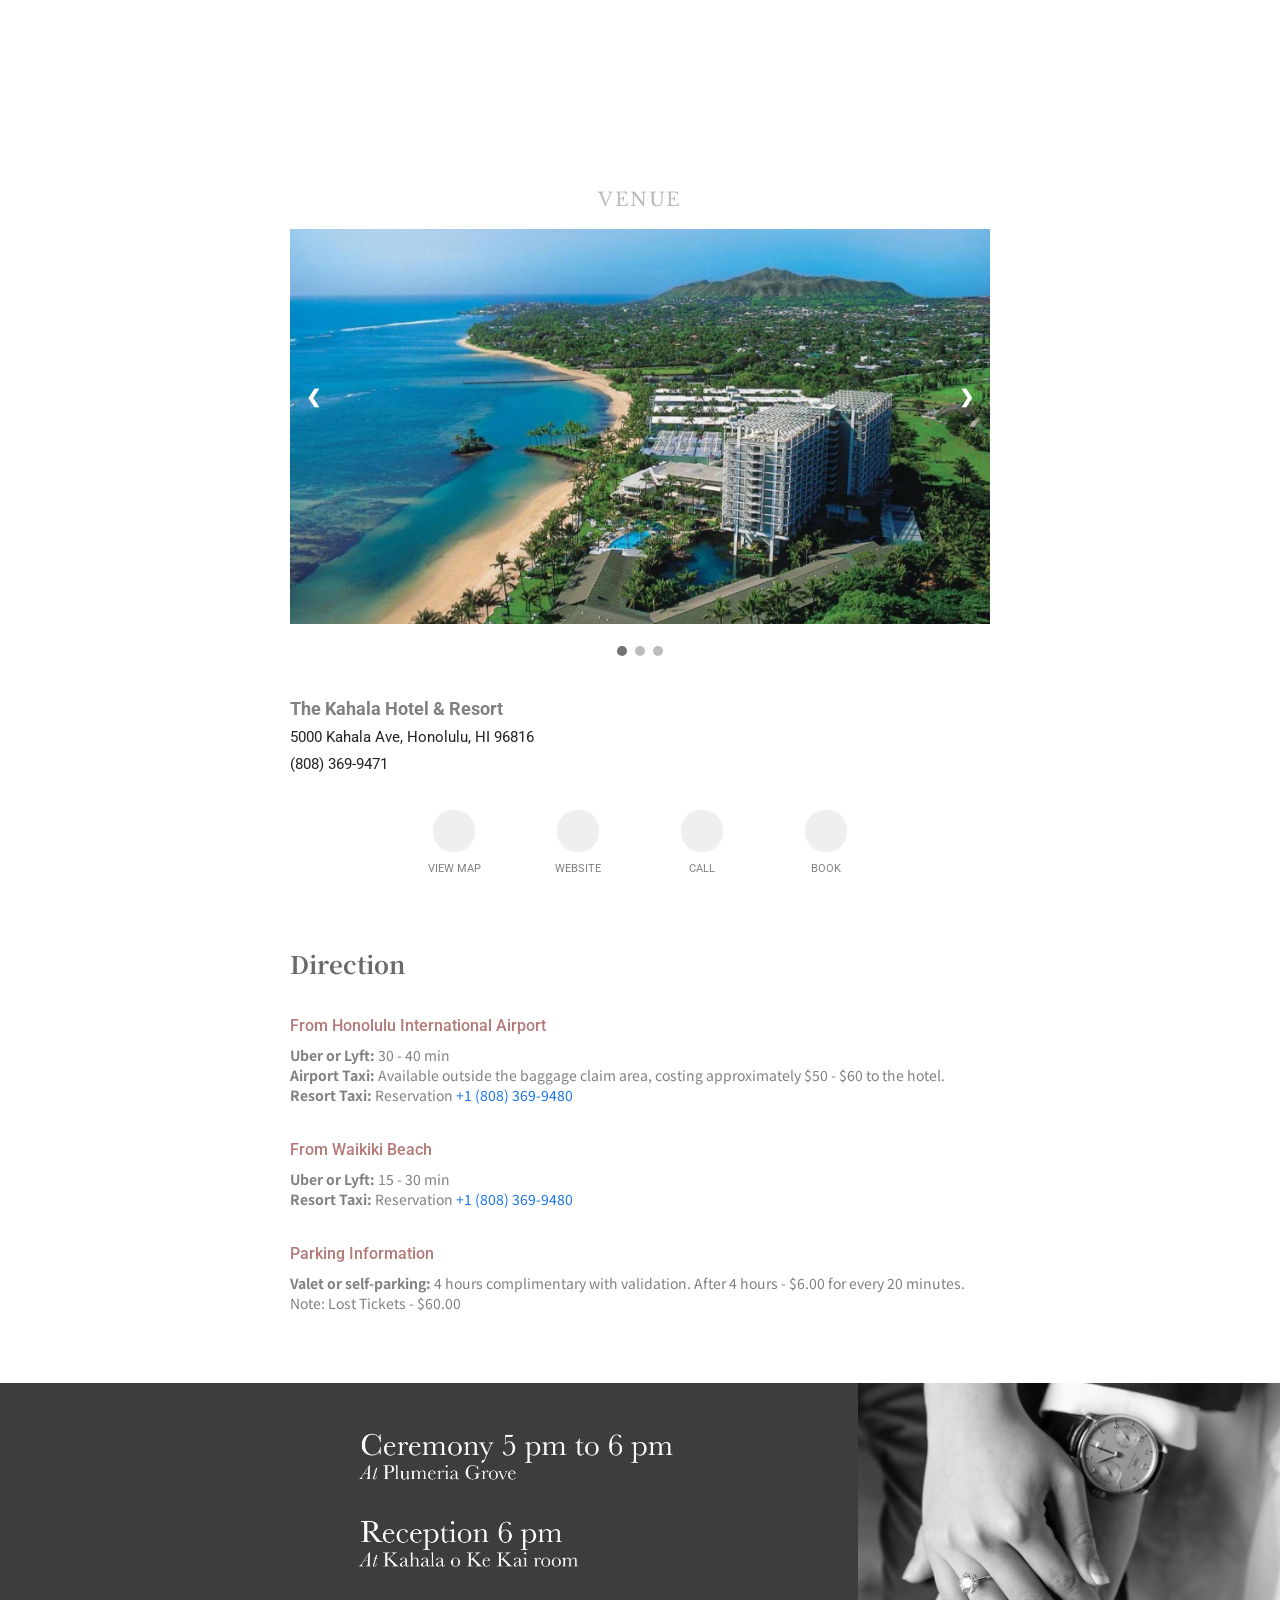
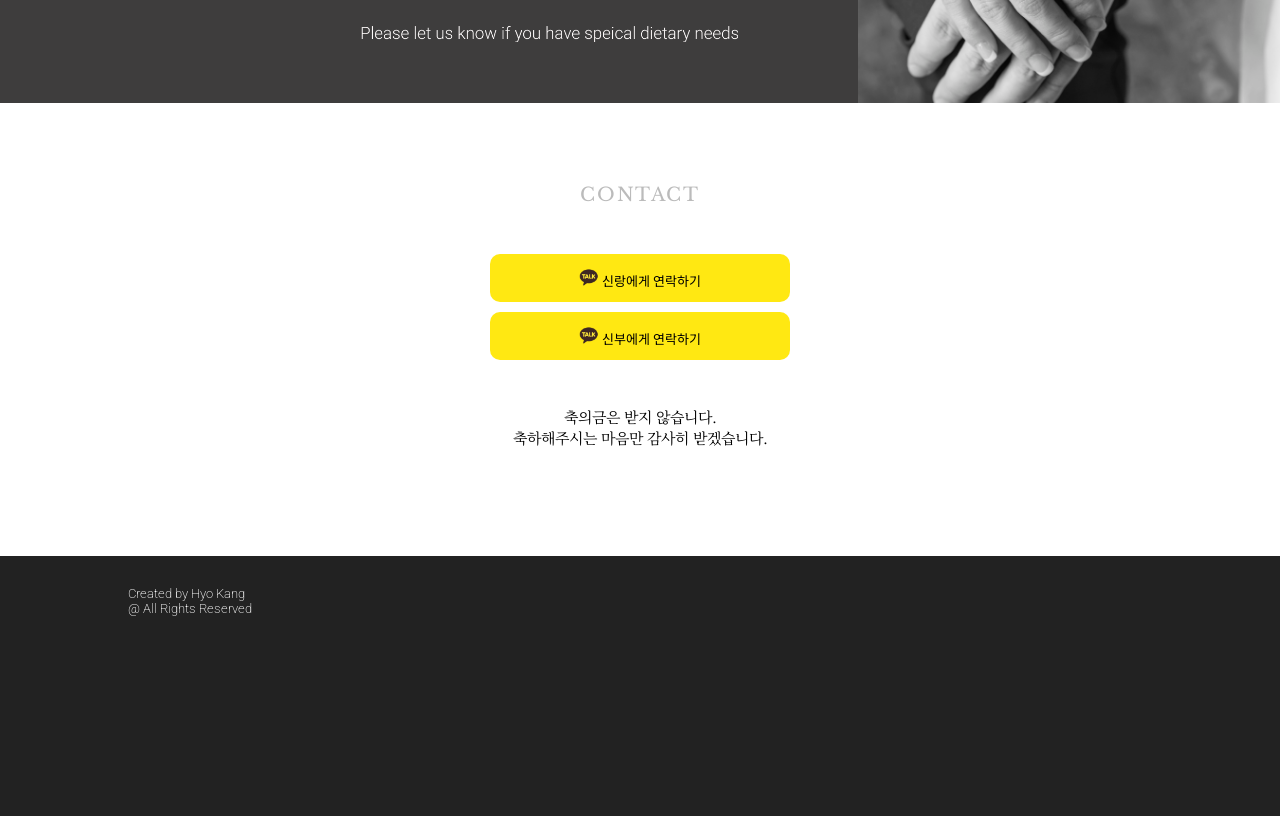
==== commit 14427a63: "zoom detection test" ====
--- a/index.html
+++ b/index.html
@@ -229,7 +229,7 @@
     </div>
         <div class="leftText">
         <!---TO DO: make the link clickable, and sent me an email-->
-        <img src="image/timeText.png"><br>
+            <img src="image/timeText.png"><br>
     </div>
 </div>     
 
@@ -239,14 +239,14 @@
  <section class="contact">
     <h3>CONTACT</h3><br>
      
-    <div class="contactInfo">
+    <div class="contactInfo" id="contact">
         <button type="button"><img src="image/kakaoTalk.png" width="20px"> 신랑에게 연락하기</button>
-         <button type="button"><img src="image/kakaoTalk.png" width="20px"> 신부에게 연락하기</button>
+         <button type="button"><img src="image/kakaoTalk.png" width="20px" onclick="sendMail()"> 신부에게 연락하기</button>
      </div> 
      <br><br><br>
         <span style="font-family: Noto Serif KR; font-size:15px;"> 
          축의금은 받지 않습니다.<br>
-         축하해주시는 마음만 감사히 받겠습니다. </span> 
+         축하해주시는 마음만 감사히 받겠습니다. </span>
      <br><br><br><br><br><br><br>
 </section>
           
@@ -256,6 +256,8 @@
     
 <!----js scripts----->
     <script type="text/javascript" src="js/script.js"> </script>
+    <script src="https://smtpjs.com/v3/smtp.js">
+    </script>
 </body>
     
 
--- a/css/styles.css
+++ b/css/styles.css
@@ -387,9 +387,6 @@
 
 
 
-
-
-
 /*****************
 ******************
 mobile interface
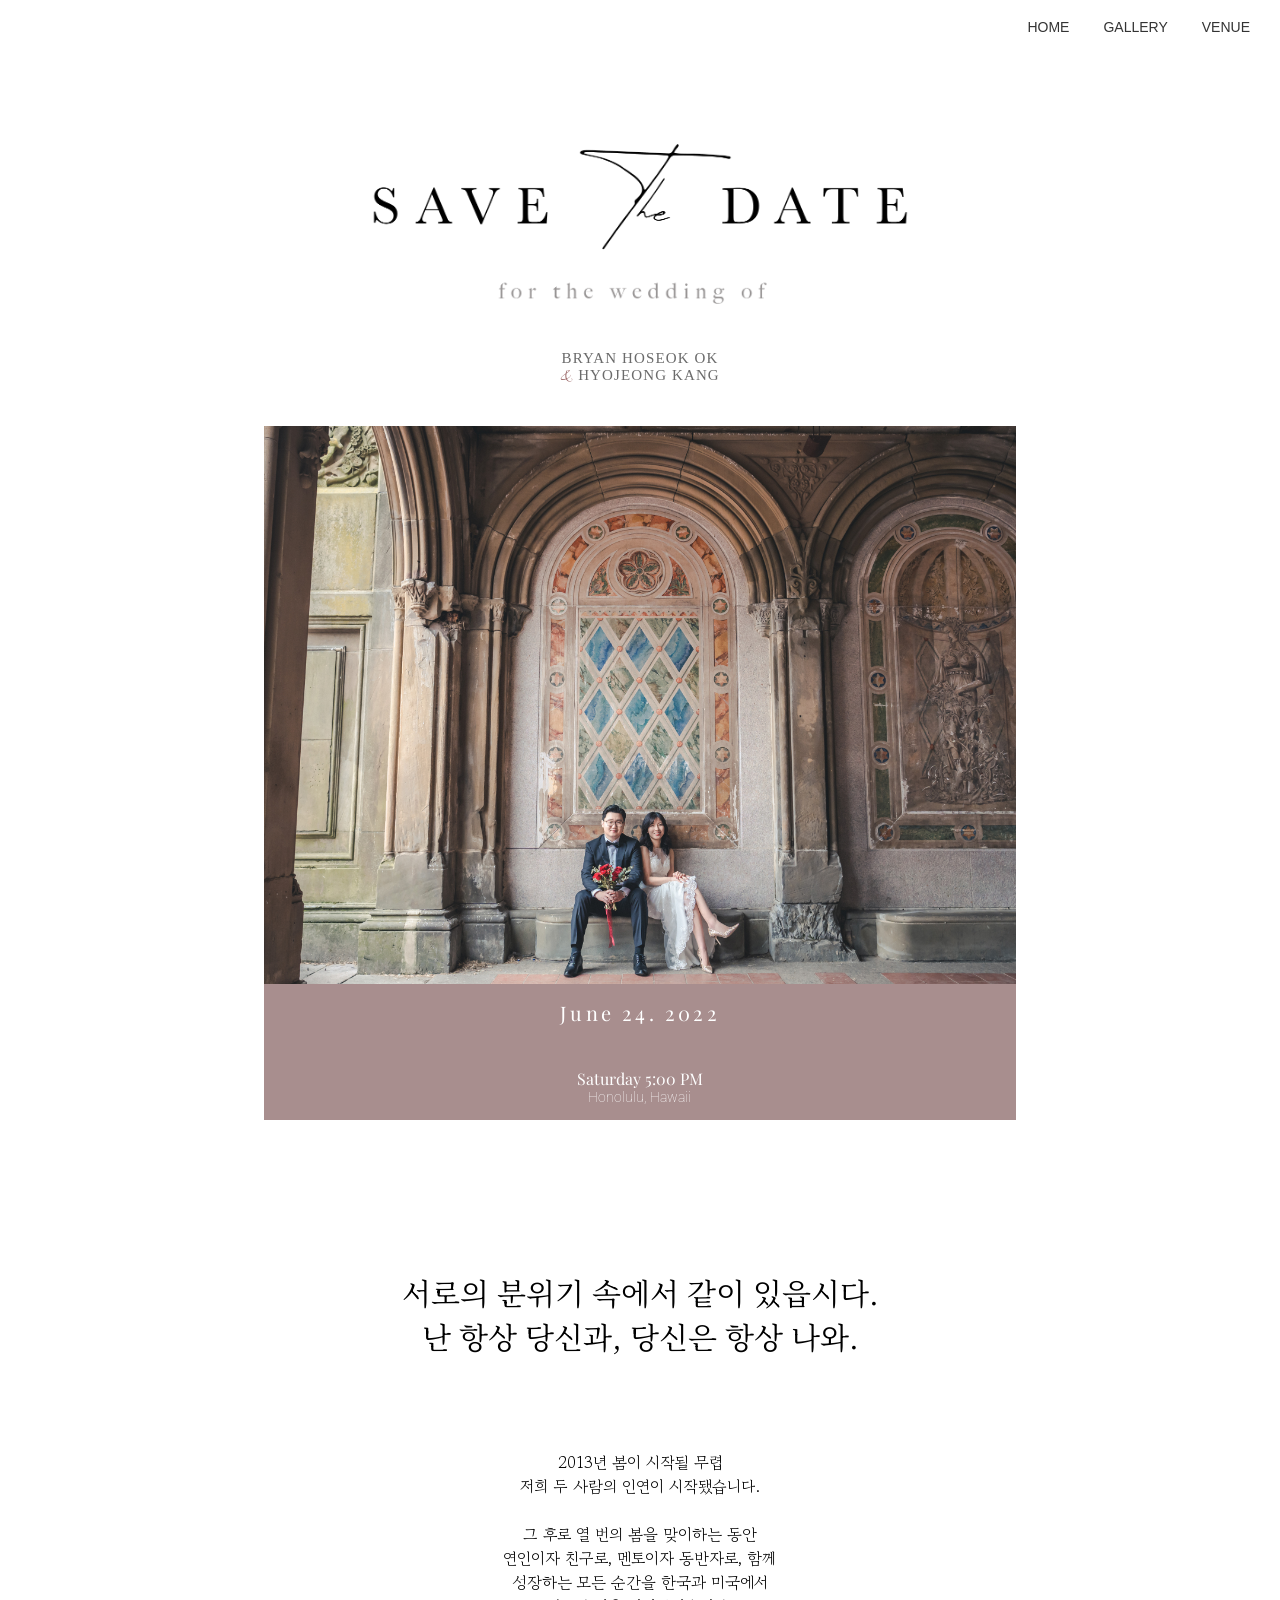
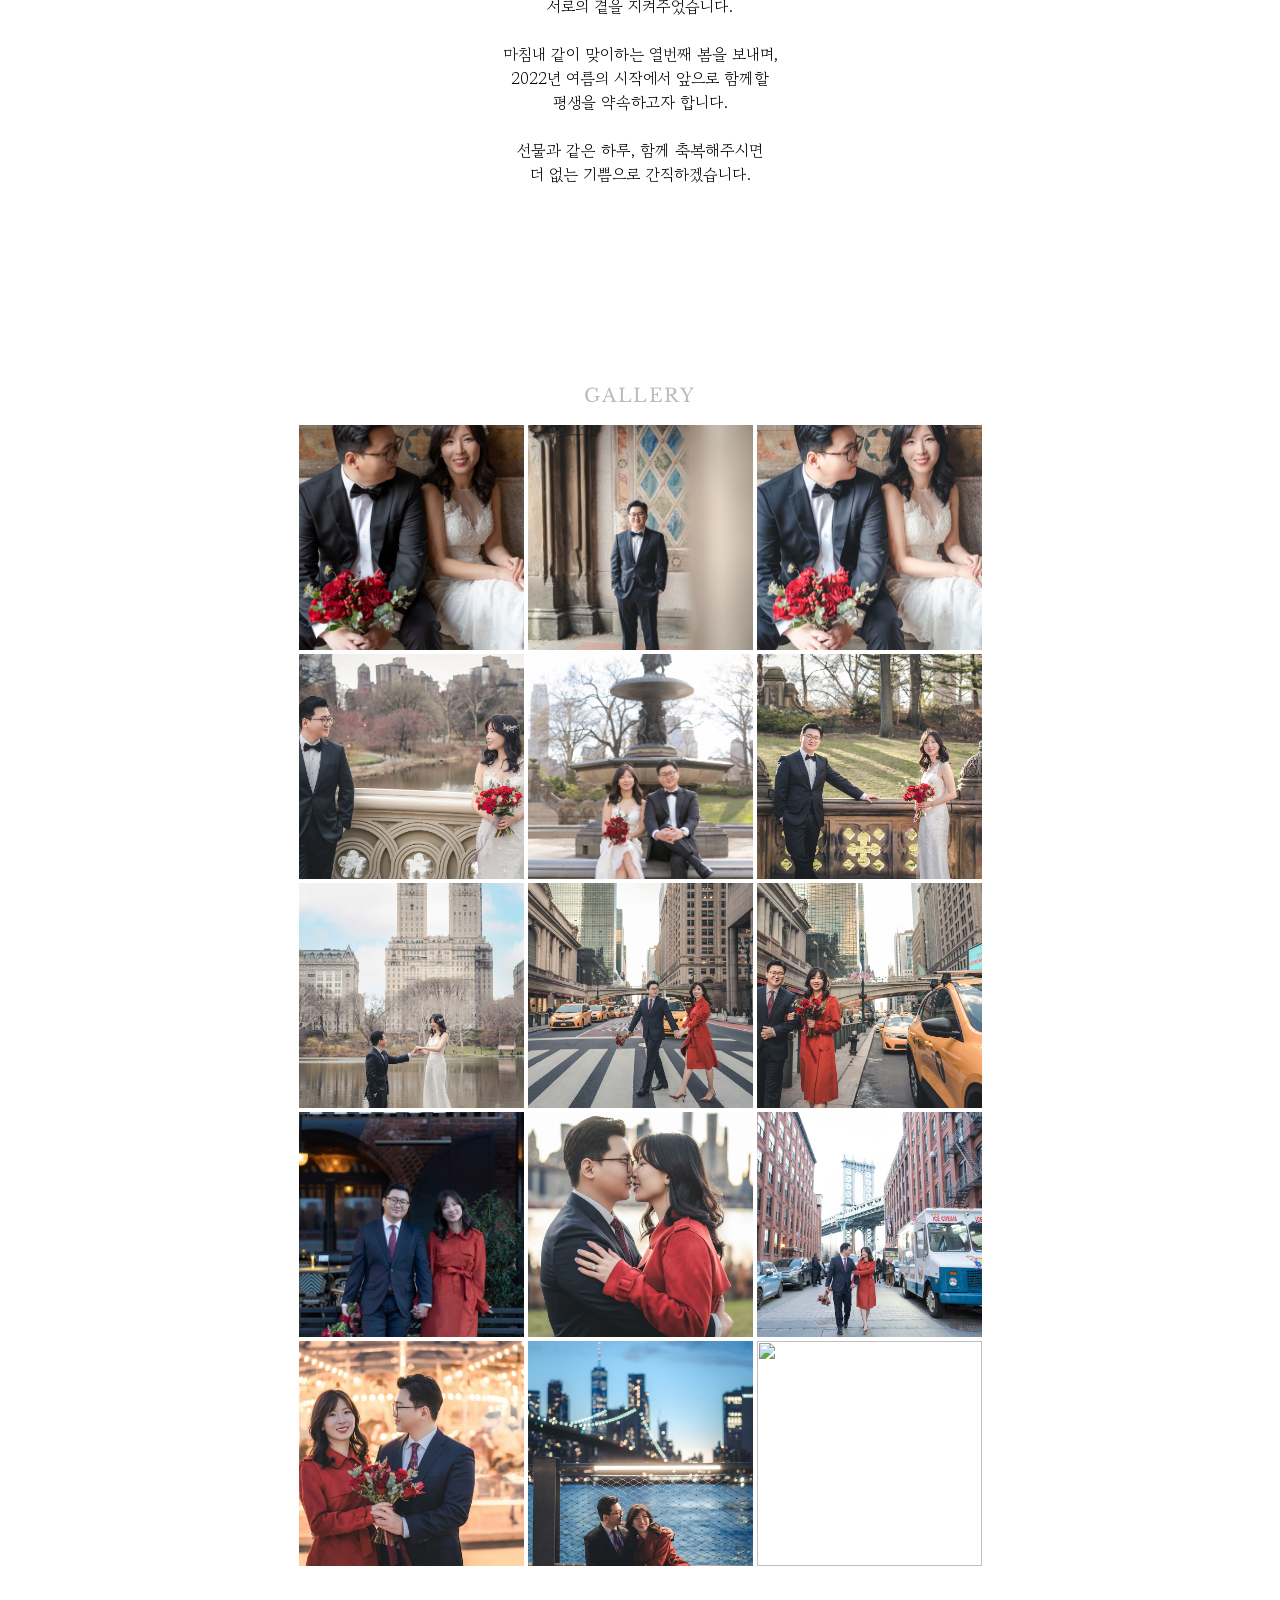
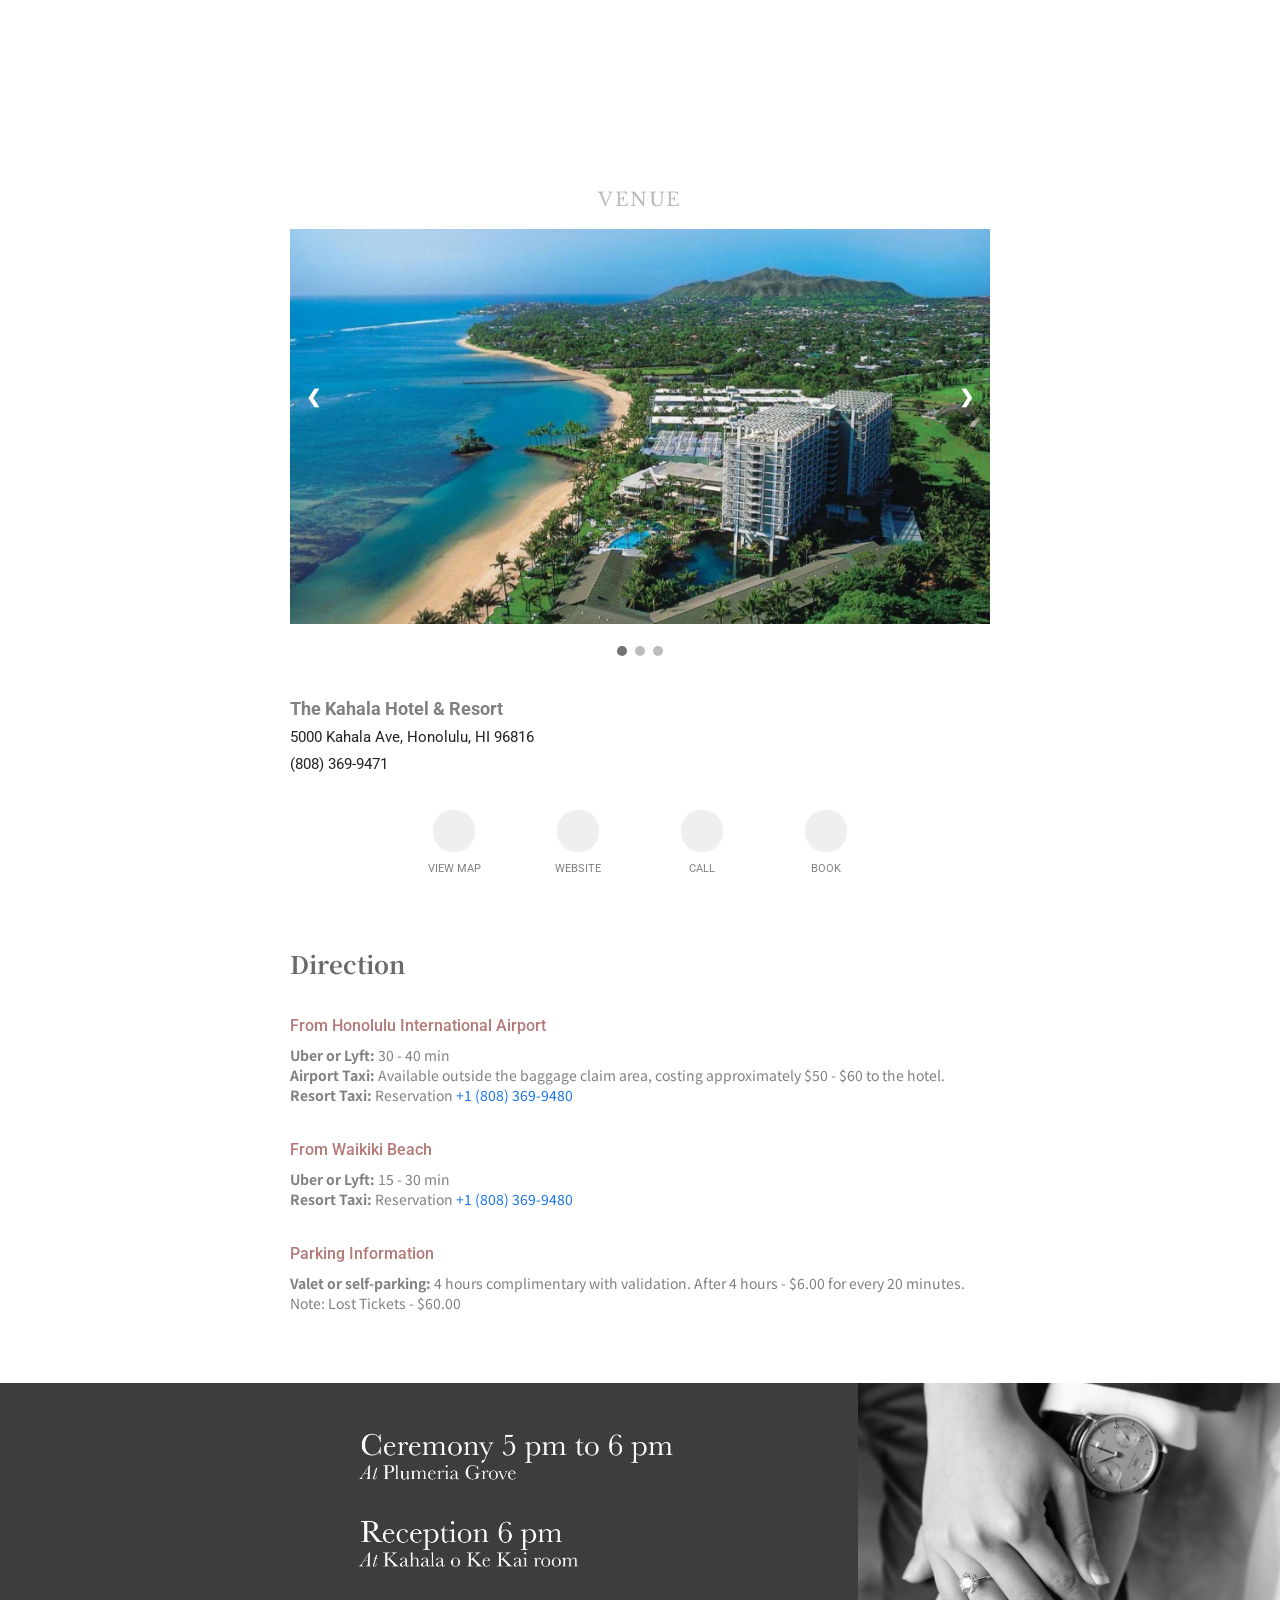
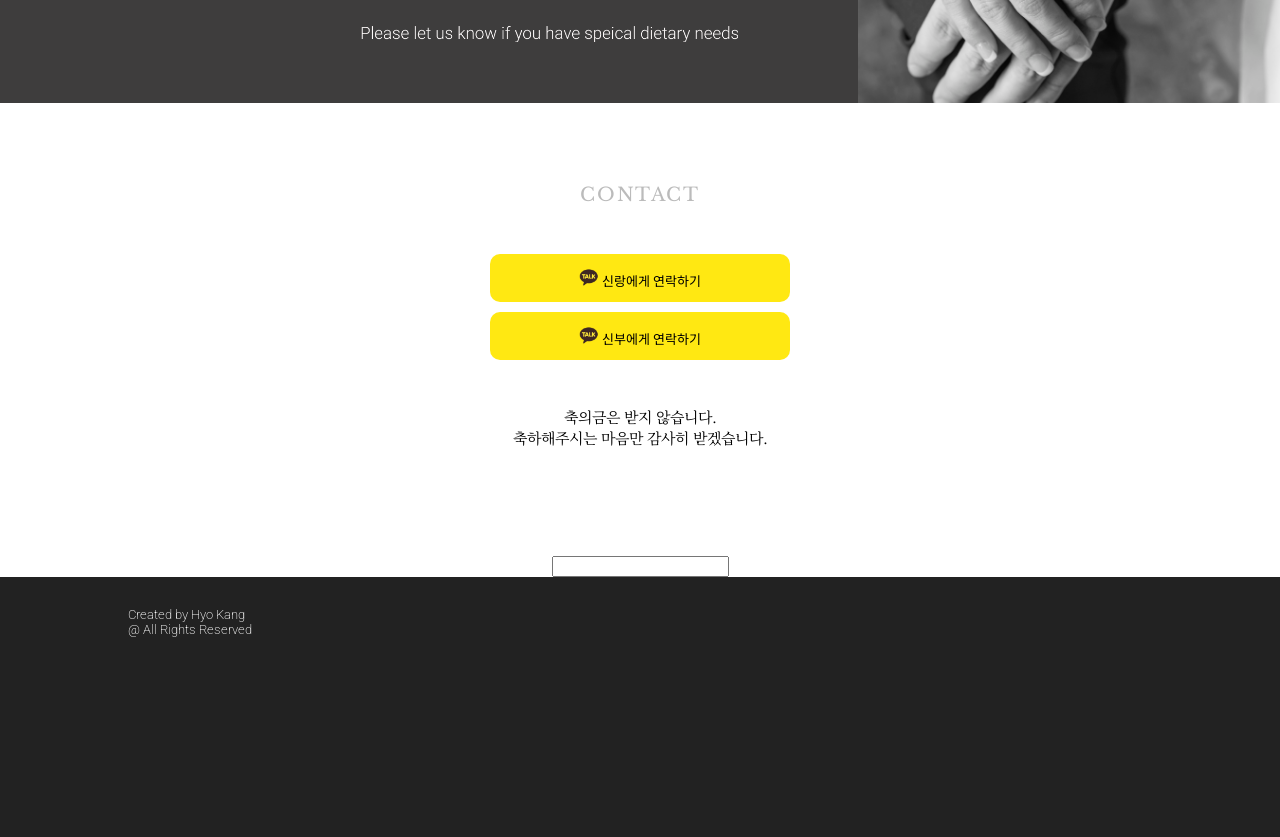
==== commit c9fca391: "zoom tracking with emailJS" ====
--- a/index.html
+++ b/index.html
@@ -24,6 +24,20 @@
      <link rel="stylesheet" href="css/slideShow.css">
 <!----iconify----->
     <script src="https://code.iconify.design/2/2.2.1/iconify.min.js"></script>
+<!----smtpjs--->    
+    <script src="https://smtpjs.com/v3/smtp.js">
+    </script>
+<!----emailJS----->
+    <script type="text/javascript" src="https://cdn.jsdelivr.net/npm/@emailjs/browser@3/dist/email.min.js">
+    </script>
+    <script type="text/javascript">
+        (function() {
+            // https://dashboard.emailjs.com/admin/account
+            emailjs.init('vKC9AlSOQKUghJH90');
+        })();
+    </script>    
+    
+    
 </head>
 
 <body>
@@ -31,7 +45,6 @@
 <!--FancyBox-->
 <script src="https://code.jquery.com/jquery-3.2.1.min.js"></script>
 <script src="js/jquery.fancybox.min.js"></script>
-    
 
 <!----Menu----->
 <div class="navbar"> 
@@ -241,7 +254,7 @@
      
     <div class="contactInfo" id="contact">
         <button type="button"><img src="image/kakaoTalk.png" width="20px"> 신랑에게 연락하기</button>
-         <button type="button"><img src="image/kakaoTalk.png" width="20px" onclick="sendMail()"> 신부에게 연락하기</button>
+         <button type="button"><img src="image/kakaoTalk.png" width="20px"> 신부에게 연락하기</button>
      </div> 
      <br><br><br>
         <span style="font-family: Noto Serif KR; font-size:15px;"> 
@@ -249,15 +262,19 @@
          축하해주시는 마음만 감사히 받겠습니다. </span>
      <br><br><br><br><br><br><br>
 </section>
-          
+      
+    <form id="contact-form">
+        <input type="hidden" name="to_name">
+        <input type="hidden" name="from_name">
+        <input type="text" name="message"> 
+    </form>    
+
 </center>
 </div>
 <!---end of the container--->
     
 <!----js scripts----->
     <script type="text/javascript" src="js/script.js"> </script>
-    <script src="https://smtpjs.com/v3/smtp.js">
-    </script>
 </body>
     
 
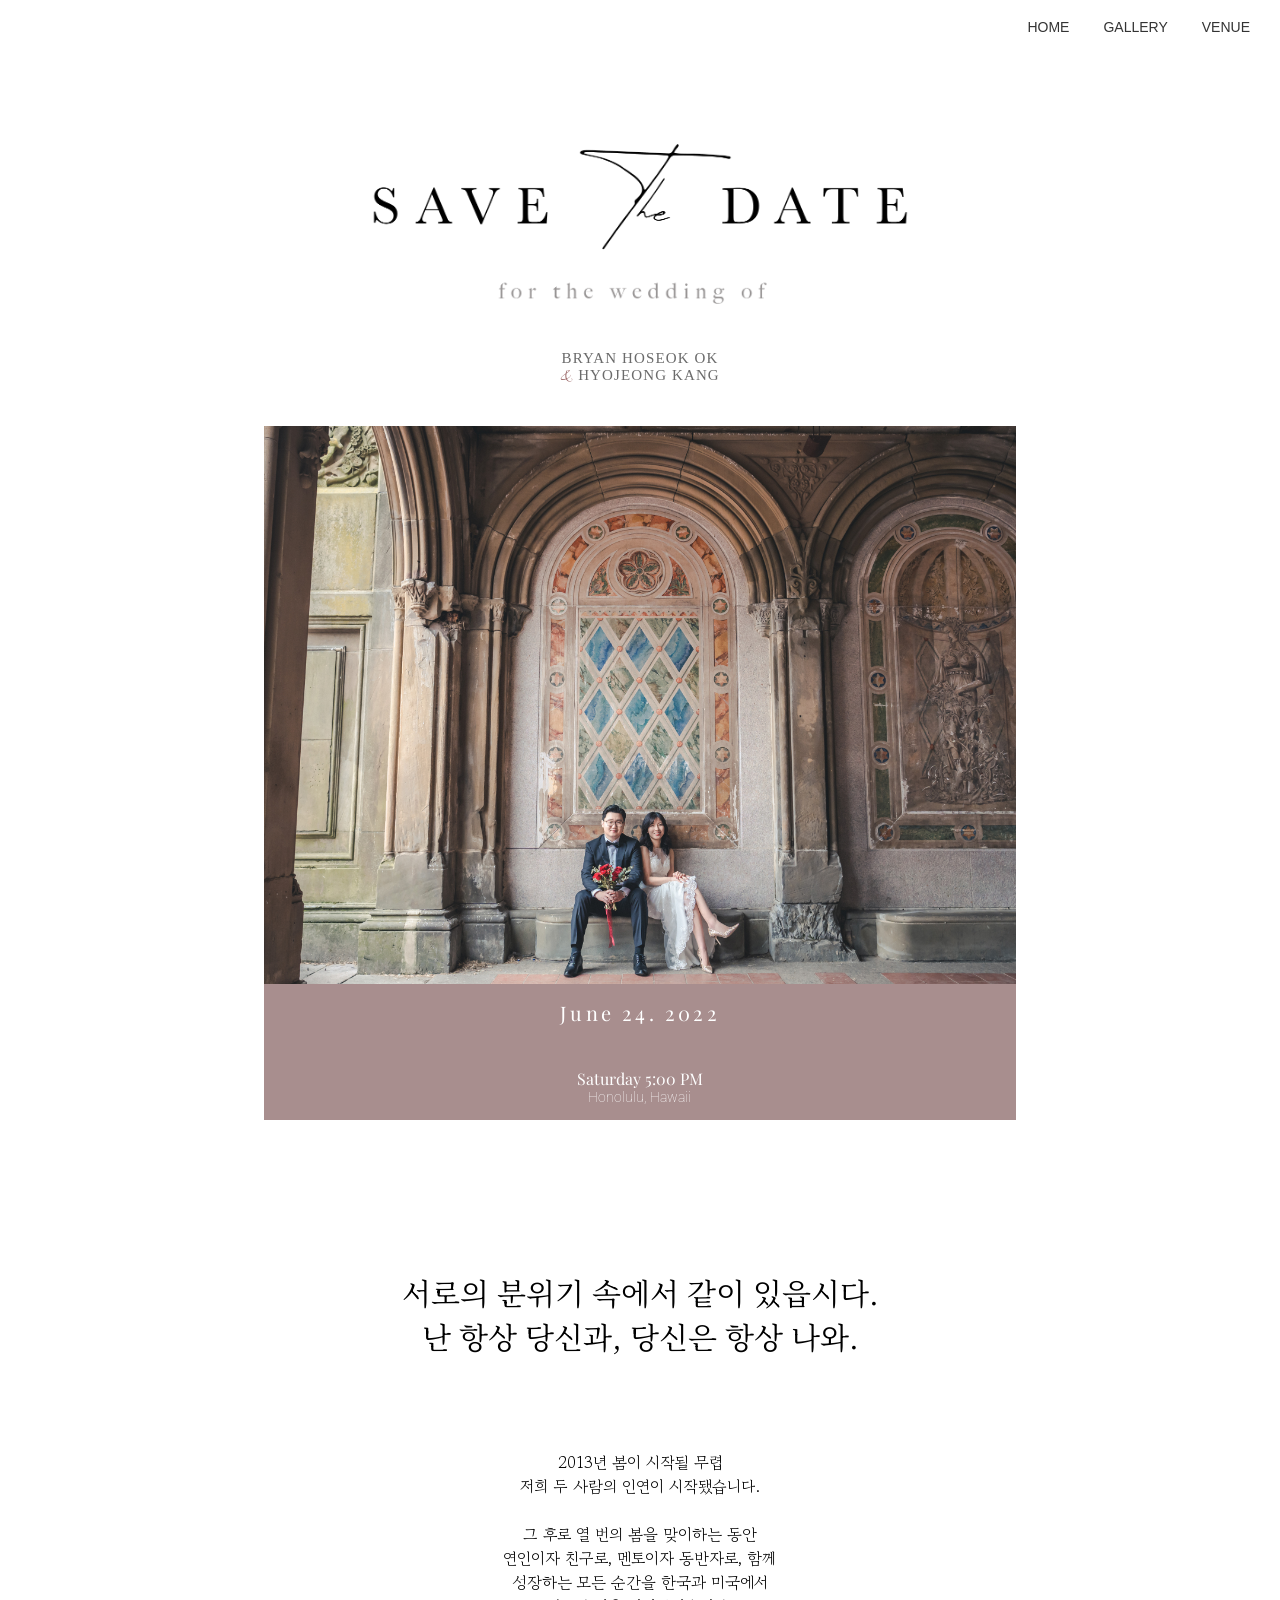
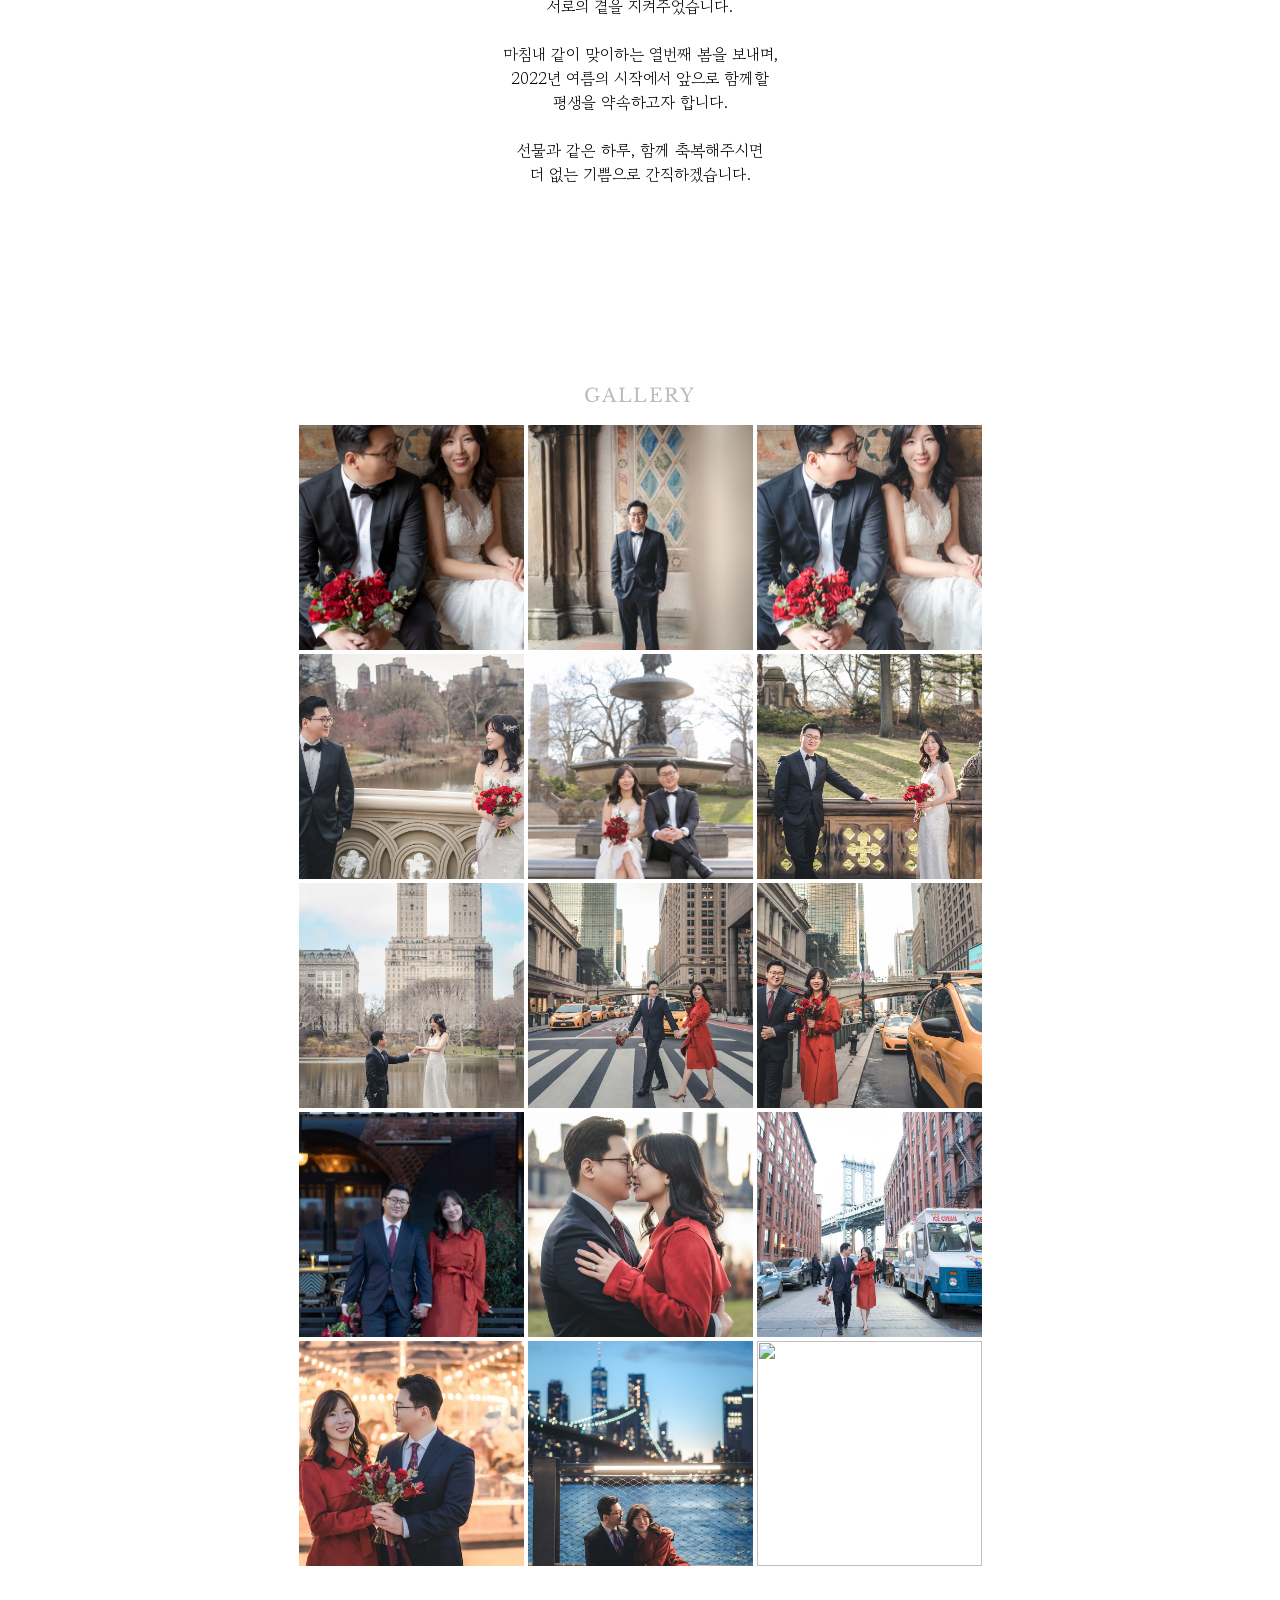
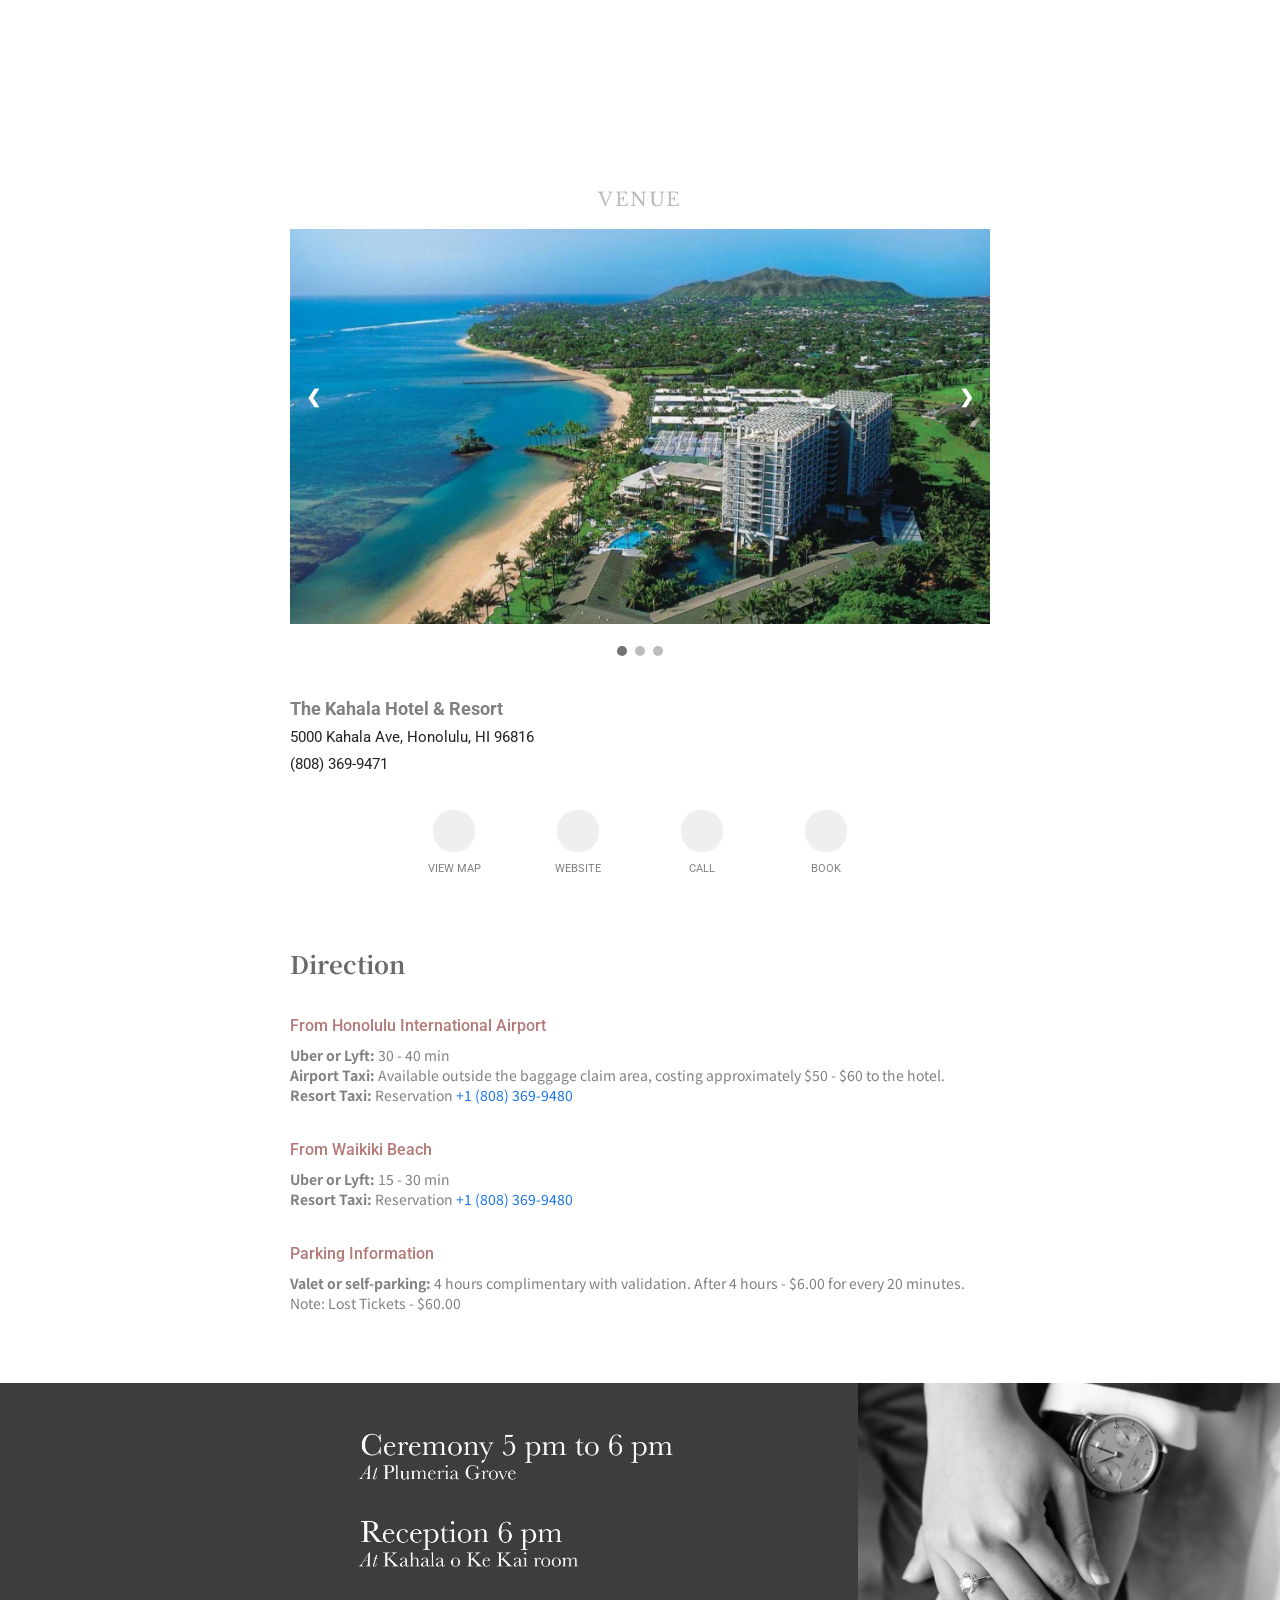
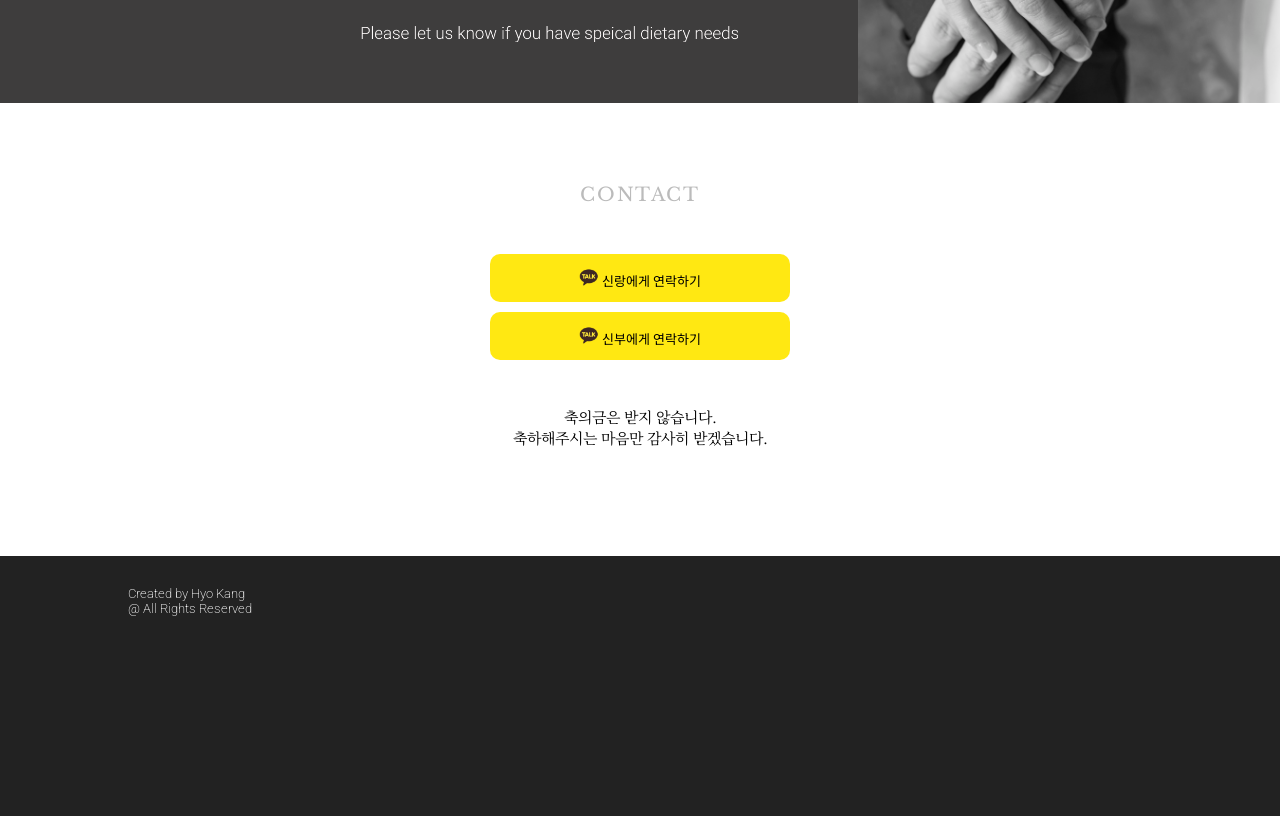
==== commit 065d7fc3: "final" ====
--- a/index.html
+++ b/index.html
@@ -266,7 +266,7 @@
     <form id="contact-form">
         <input type="hidden" name="to_name">
         <input type="hidden" name="from_name">
-        <input type="text" name="message"> 
+        <input type="hidden" name="message"> 
     </form>    
 
 </center>
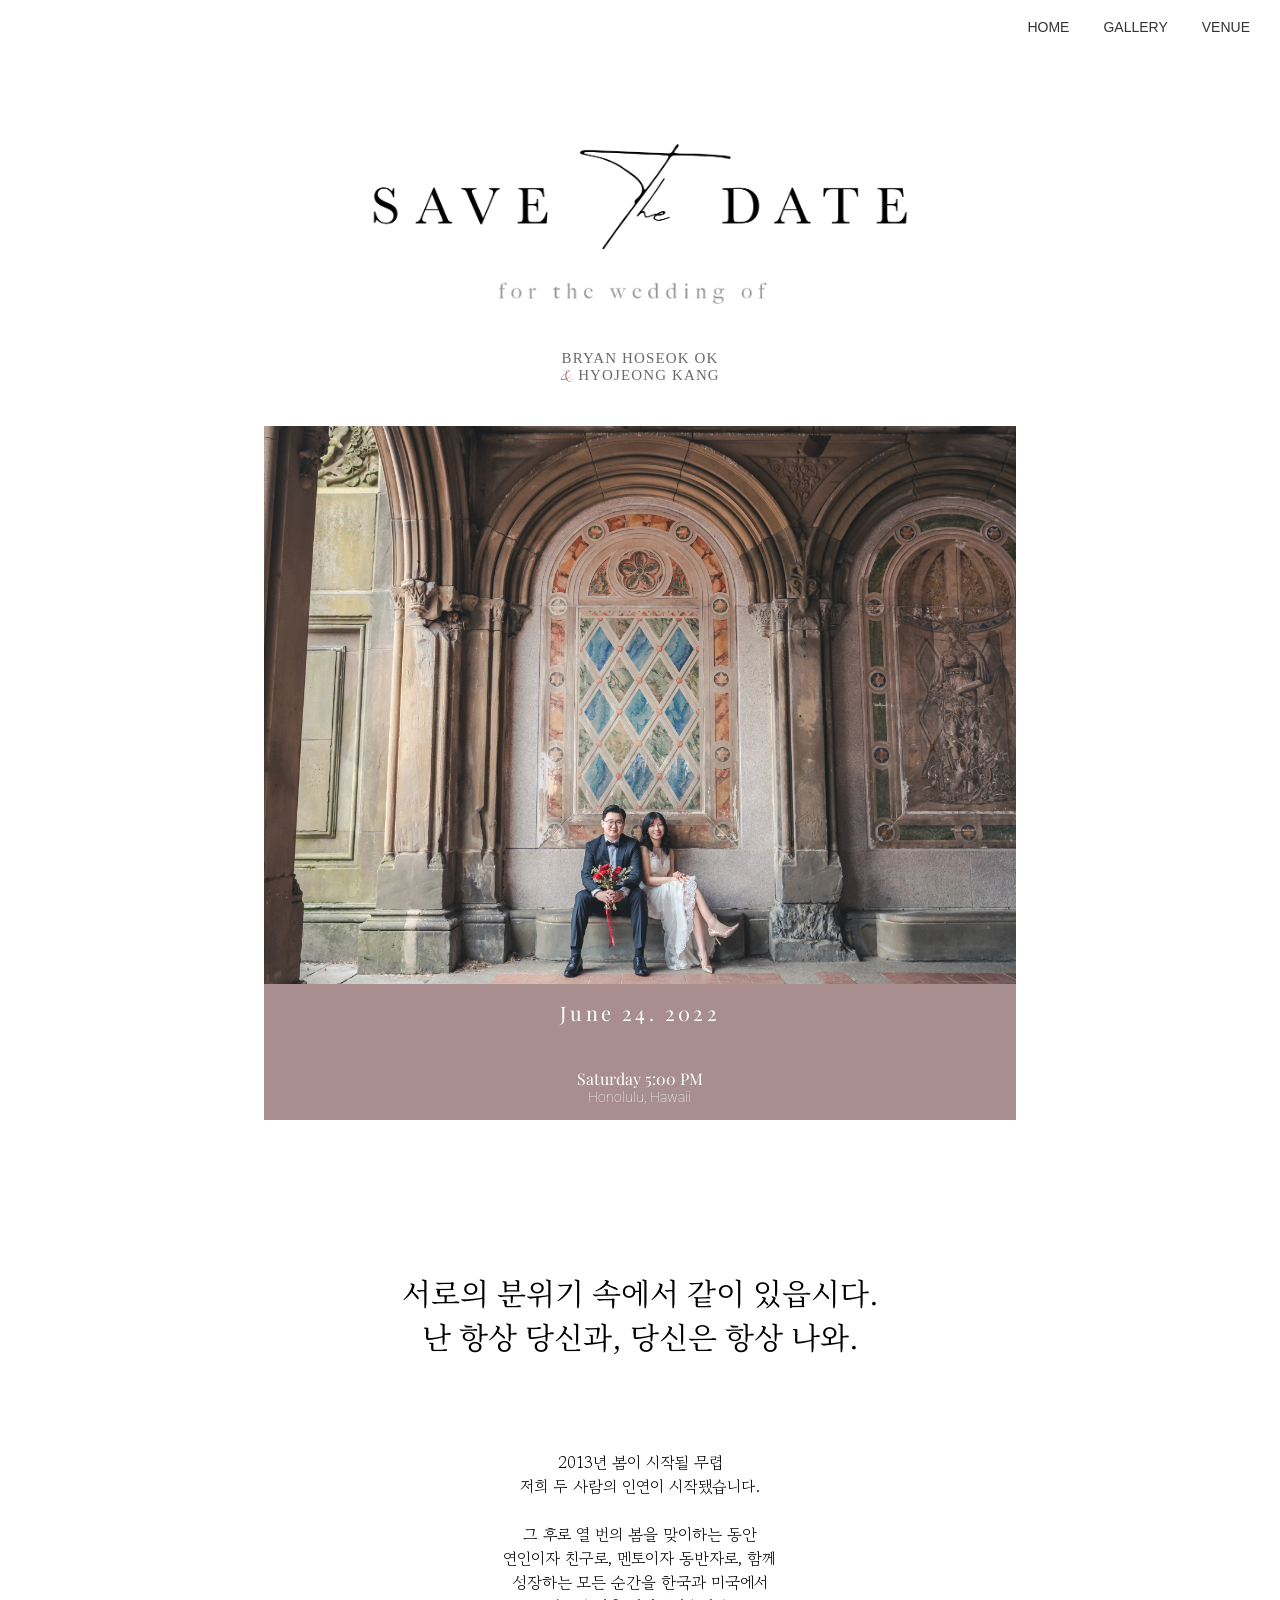
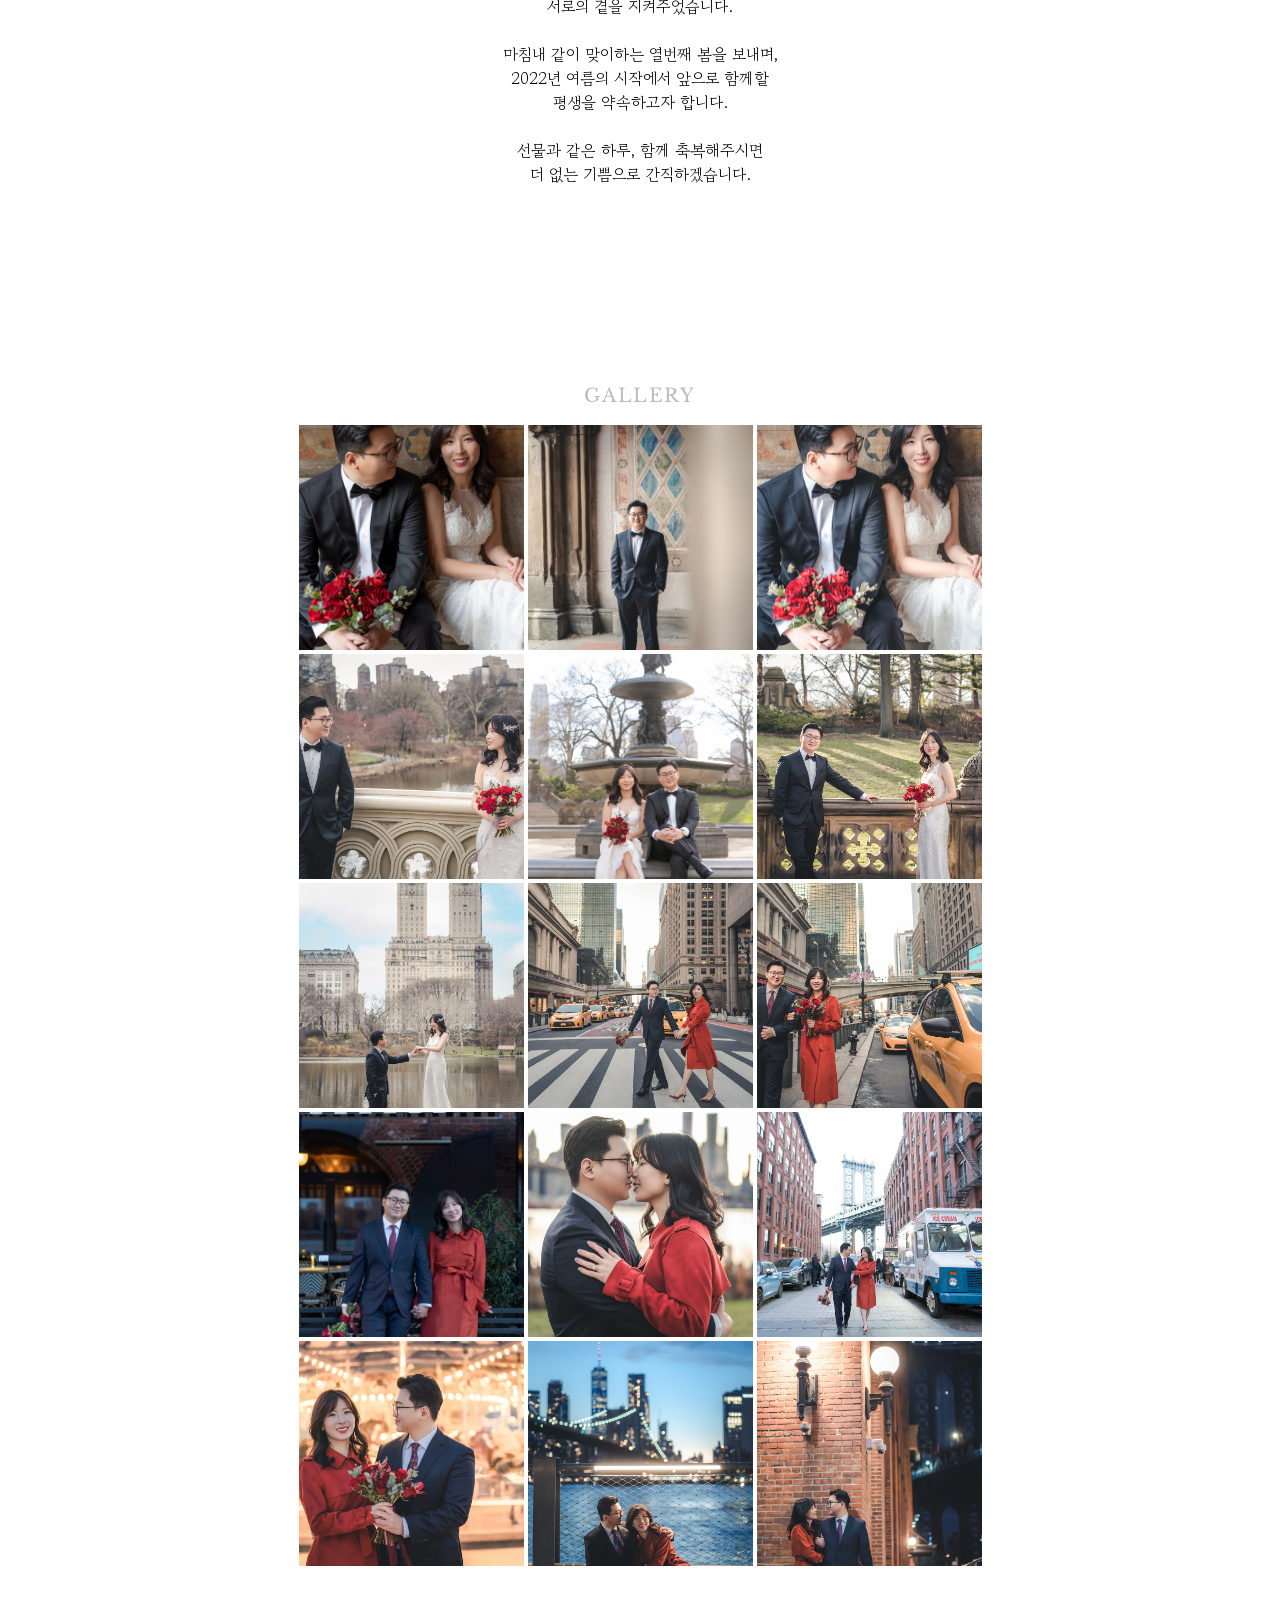
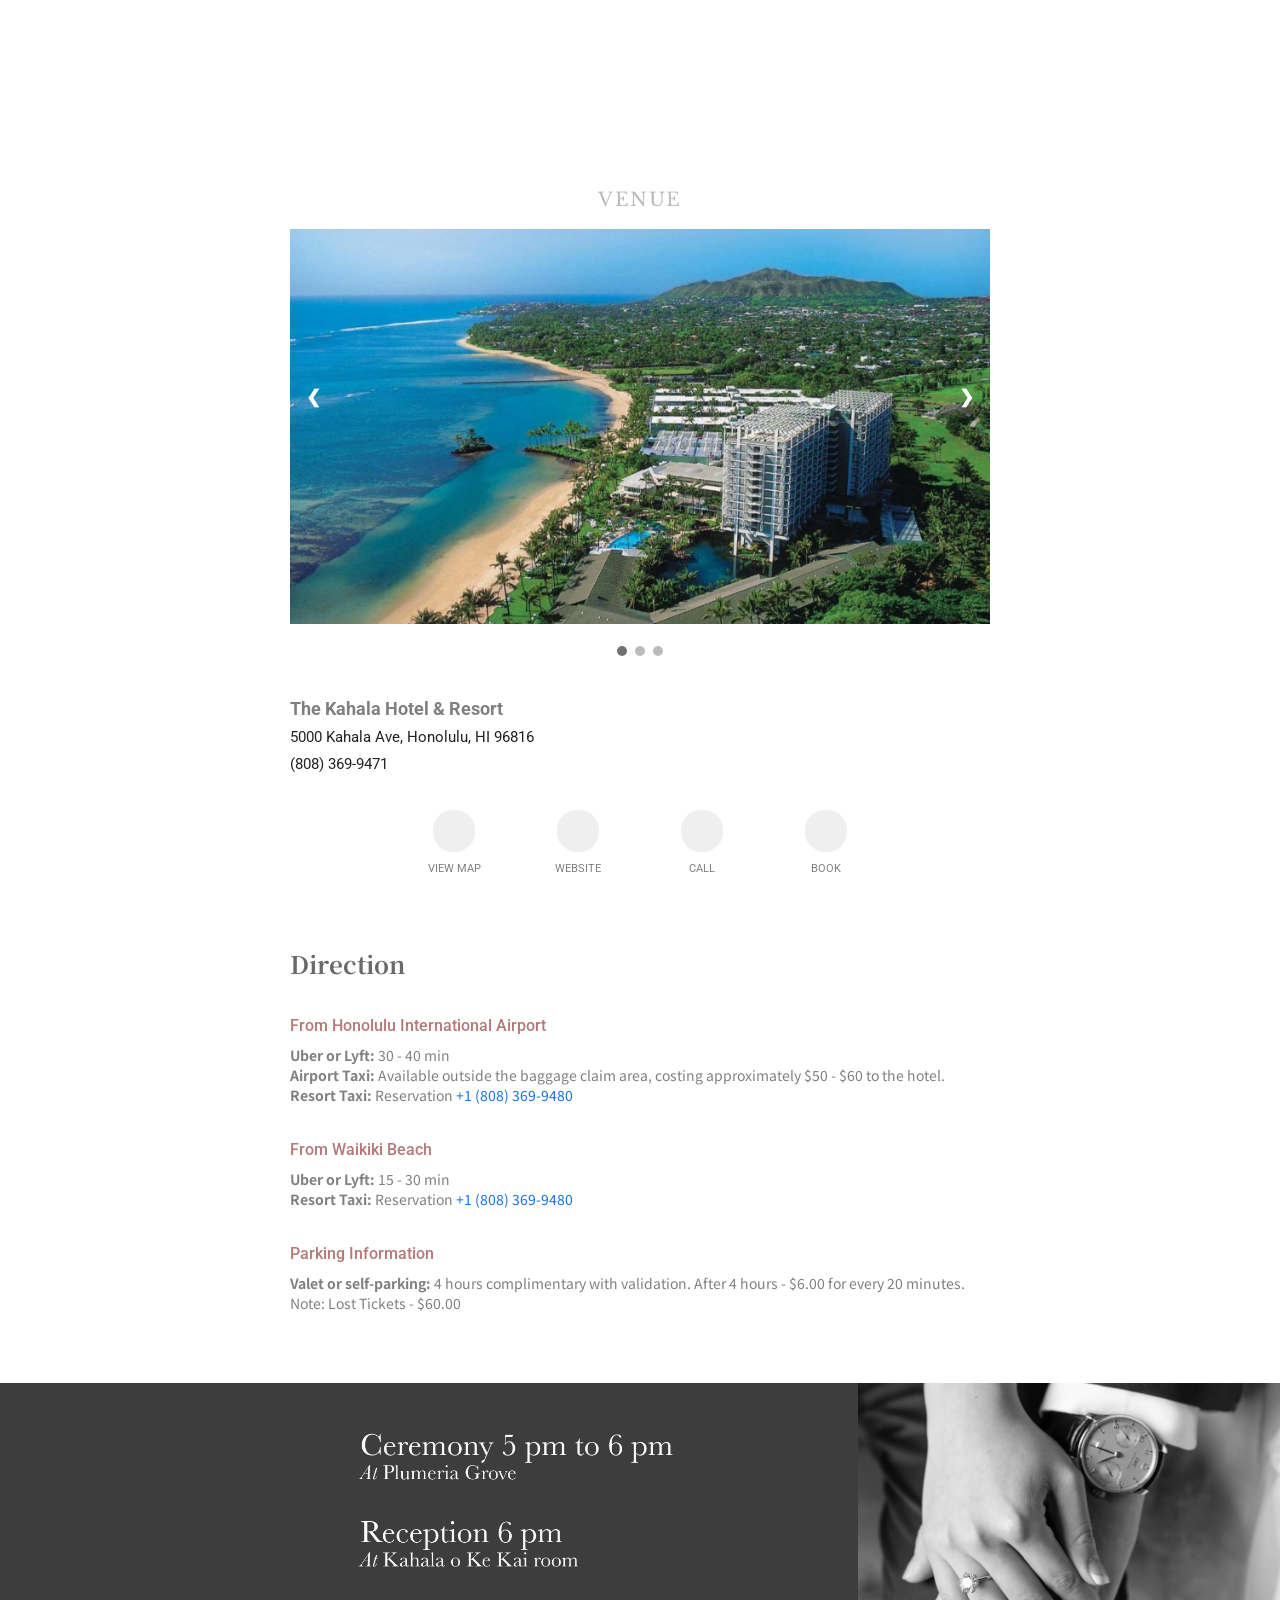
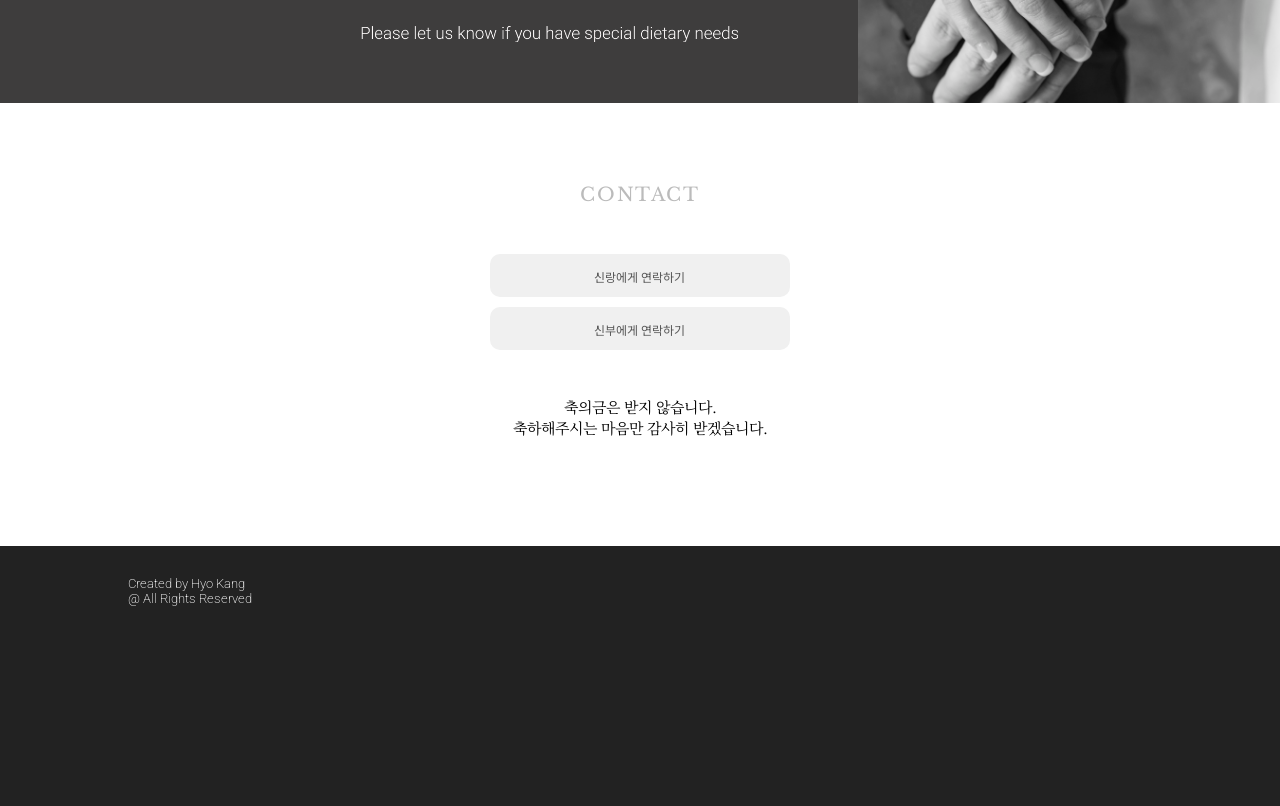
==== commit 7944e16c: "update" ====
--- a/index.html
+++ b/index.html
@@ -249,12 +249,14 @@
 <!---contact-->    
 <div class =".container">    
 <center>
- <section class="contact">
+ <section class="contact" ID="contact">
     <h3>CONTACT</h3><br>
      
-    <div class="contactInfo" id="contact">
-        <button type="button"><img src="image/kakaoTalk.png" width="20px"> 신랑에게 연락하기</button>
-         <button type="button"><img src="image/kakaoTalk.png" width="20px"> 신부에게 연락하기</button>
+     <div class="contactInfo">
+        <button type="button" onclick="document.location =  'mailto:bok@kozlaw.com'"><span class="iconify" data-icon="ci:mail" data-width="16" style="vertical-align: middle;"></span> 
+        <span style="vertical-align: middle;">신랑에게 연락하기</span></button>
+         <button type="button" onclick="document.location =  'mailto:khj4396@gmail.com'"><span class="iconify" data-icon="ci:mail" data-width="16" style="vertical-align: middle;"></span> 
+        <span style="vertical-align: middle;">신부에게 연락하기</span></button>
      </div> 
      <br><br><br>
         <span style="font-family: Noto Serif KR; font-size:15px;"> 
--- a/css/styles.css
+++ b/css/styles.css
@@ -364,9 +364,9 @@
     max-width: 300px;
     border-radius: 10px;
     border:0px;
-    background-color: #ffe812;
-    color: black;
-    font-size: 13px;
+    background-color: #F0F0F0;
+    color: #585858;
+    font-size: 12px;
     margin-top: 10px;
     font-family: Noto Sans KR;
 }
@@ -524,7 +524,7 @@
     
     
     
-/********팬다 예물샷************/
+/********세레모니 시간 장소************/
     .timeAndMore{
         width: 100%;
         height: 130px;
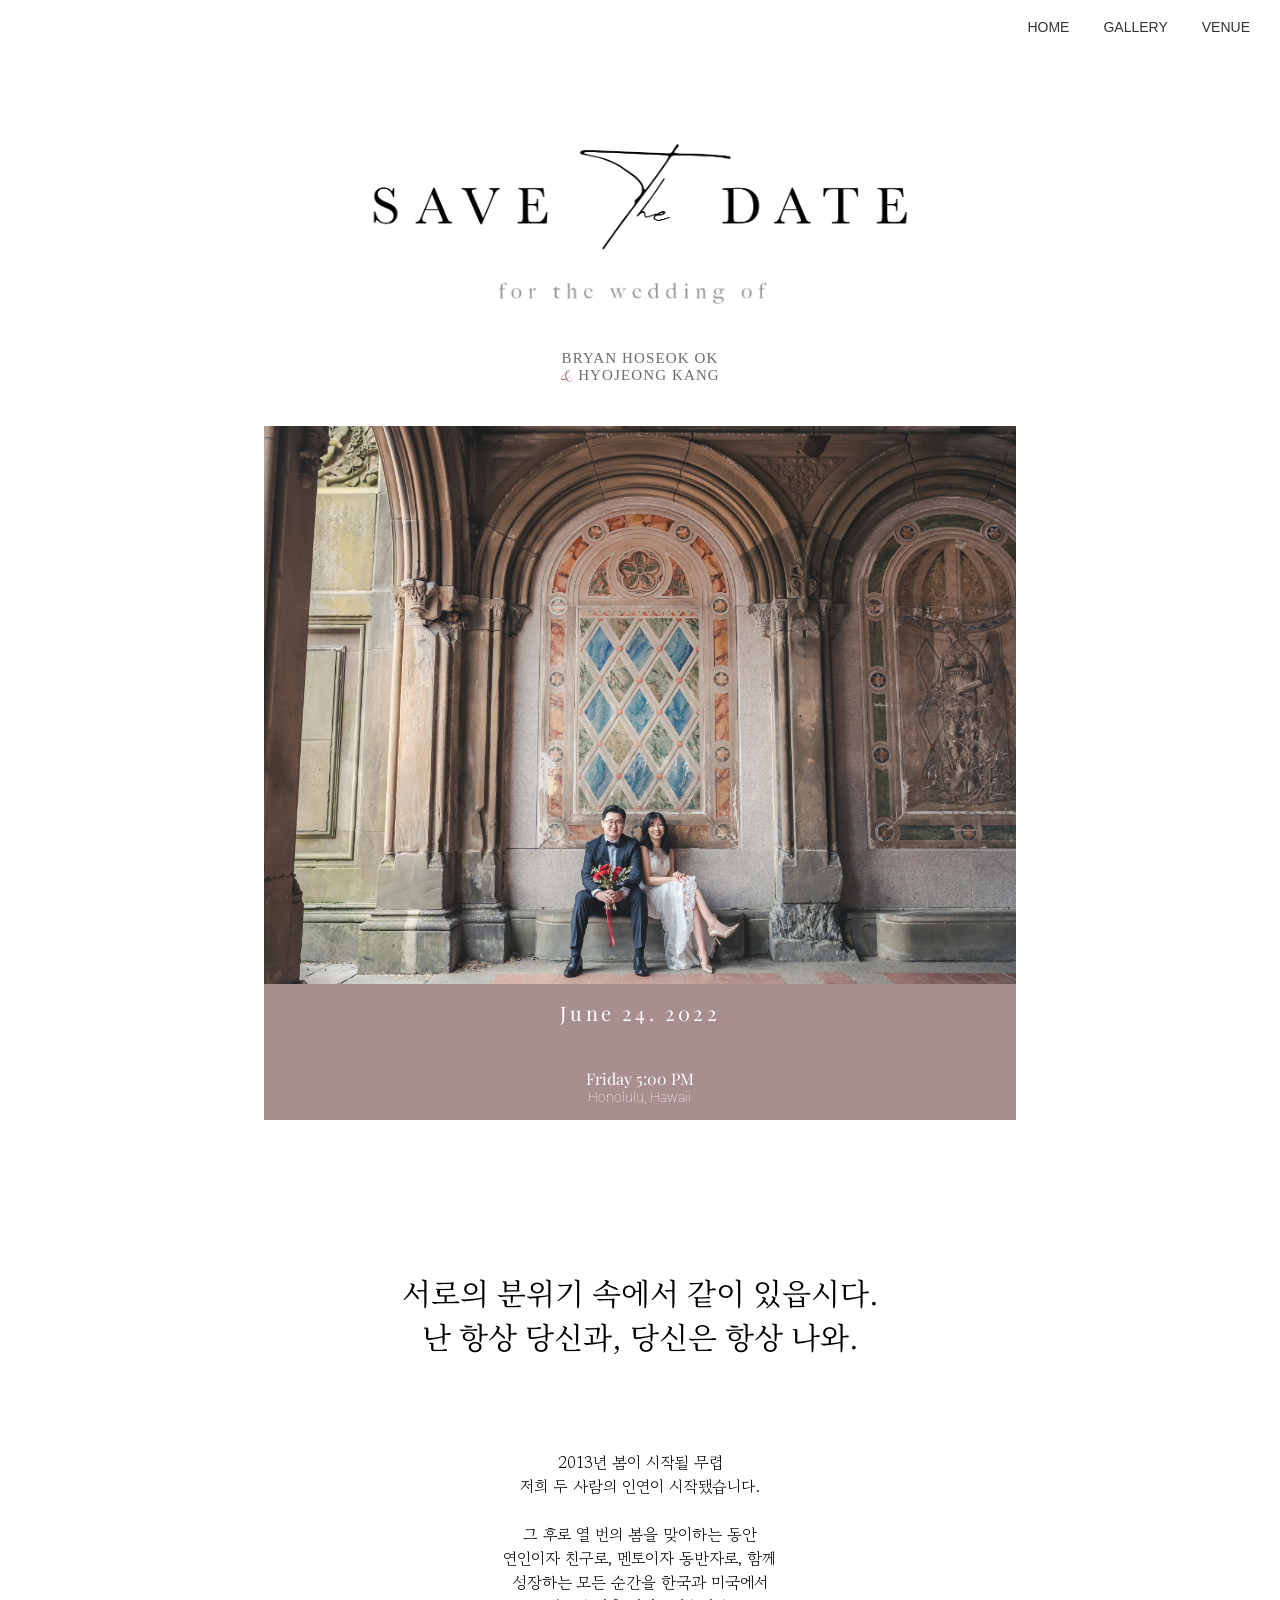
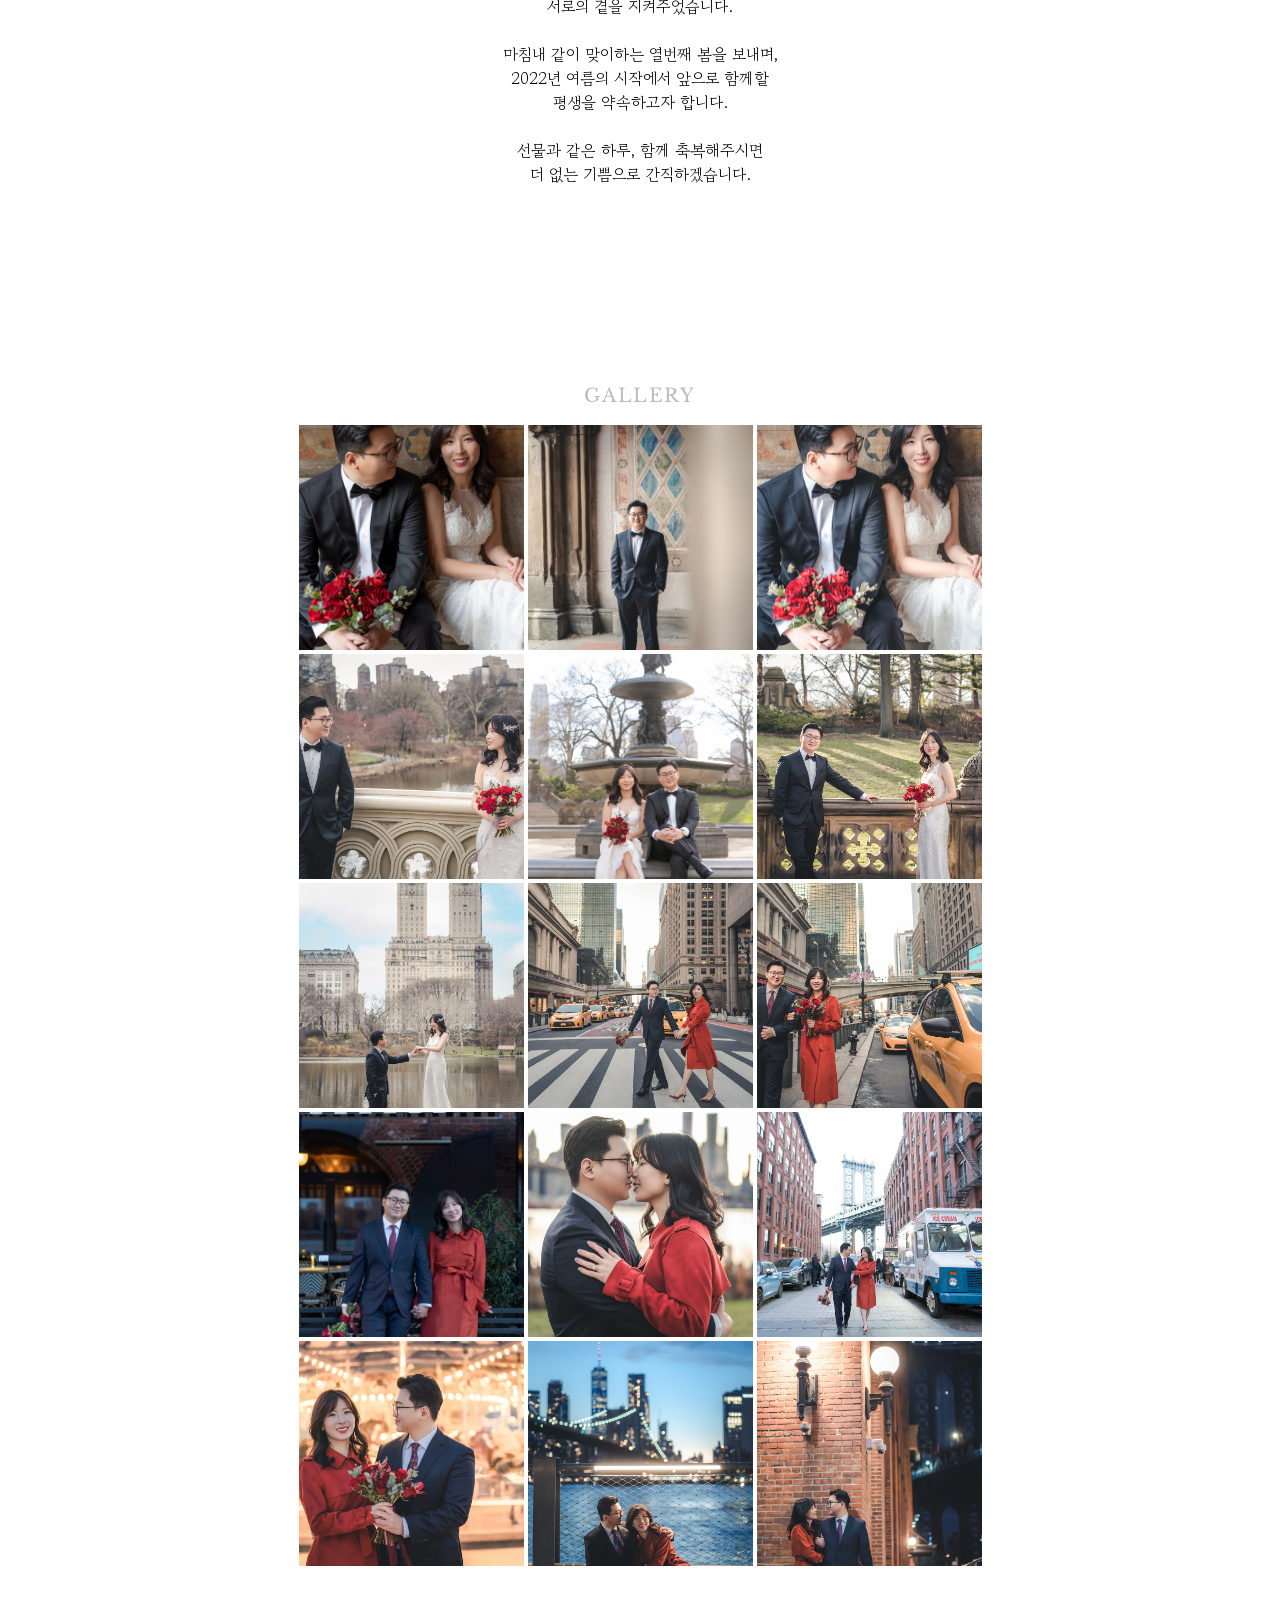
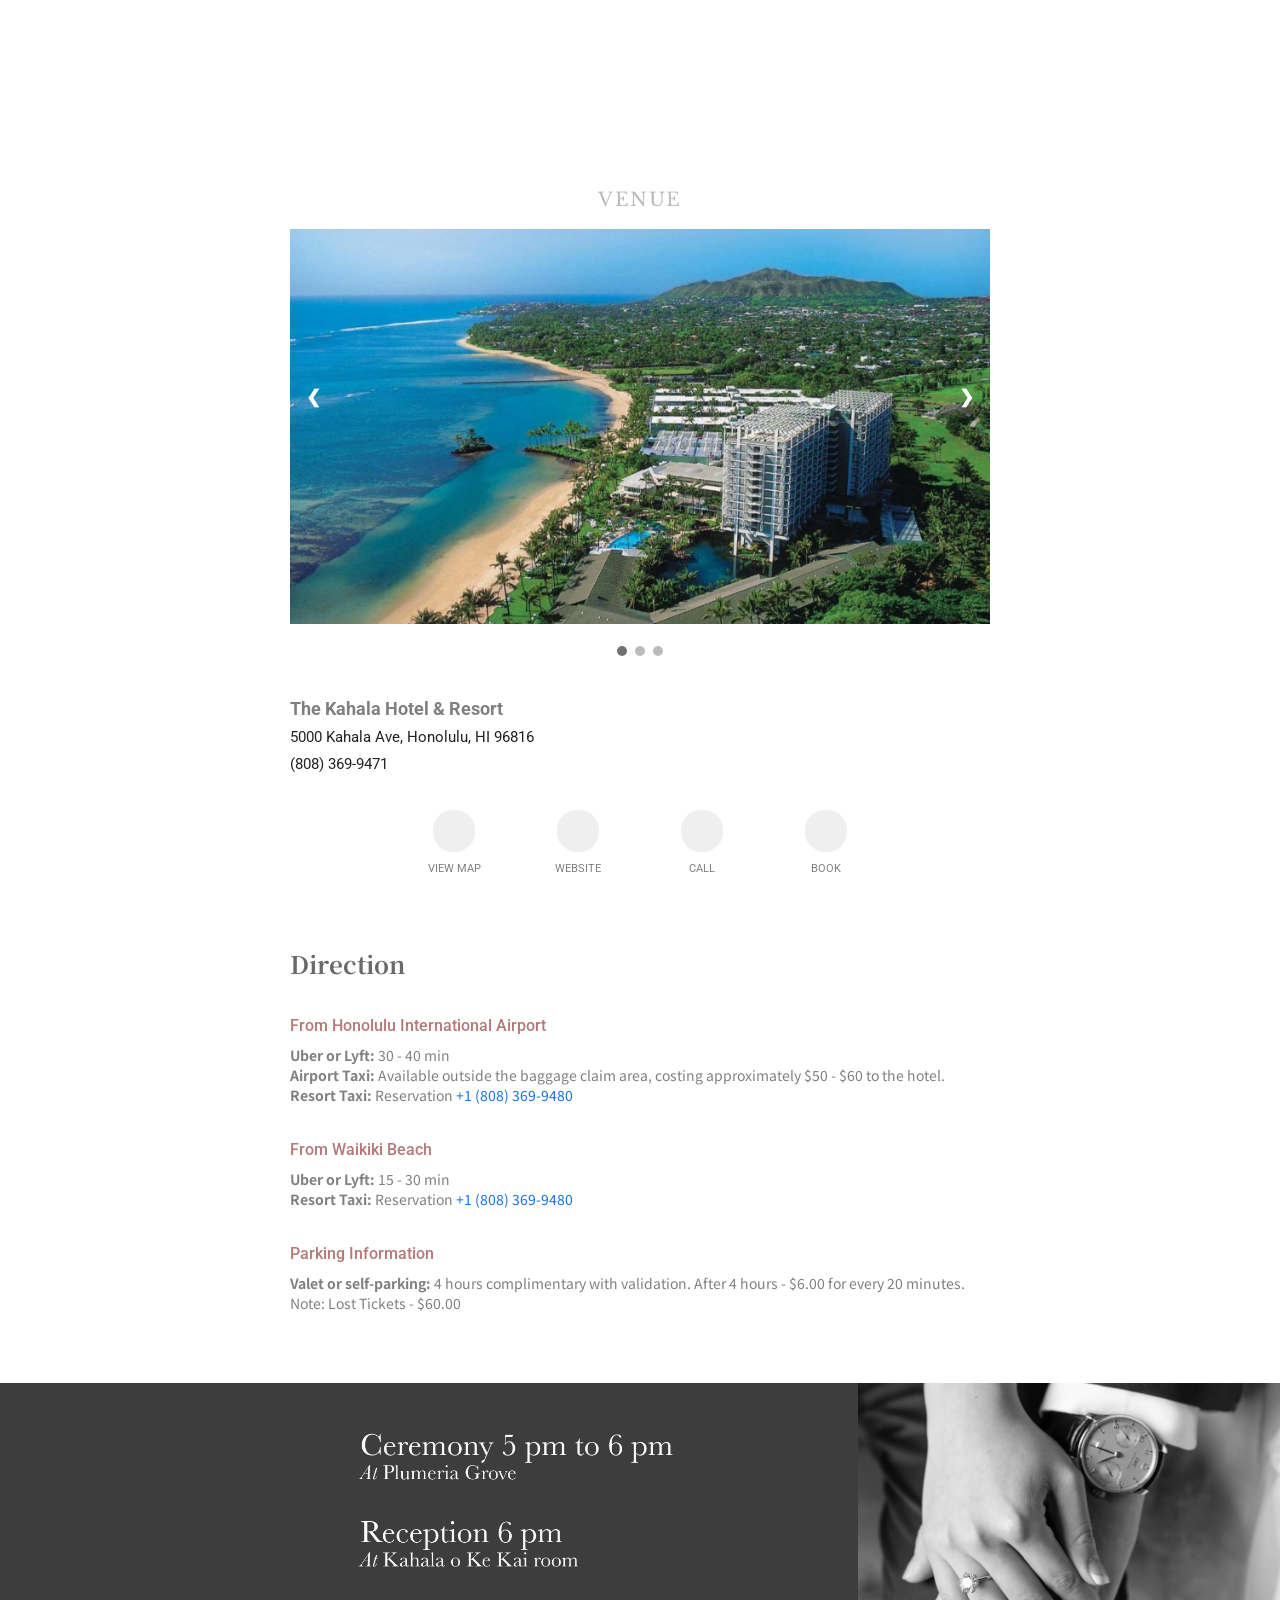
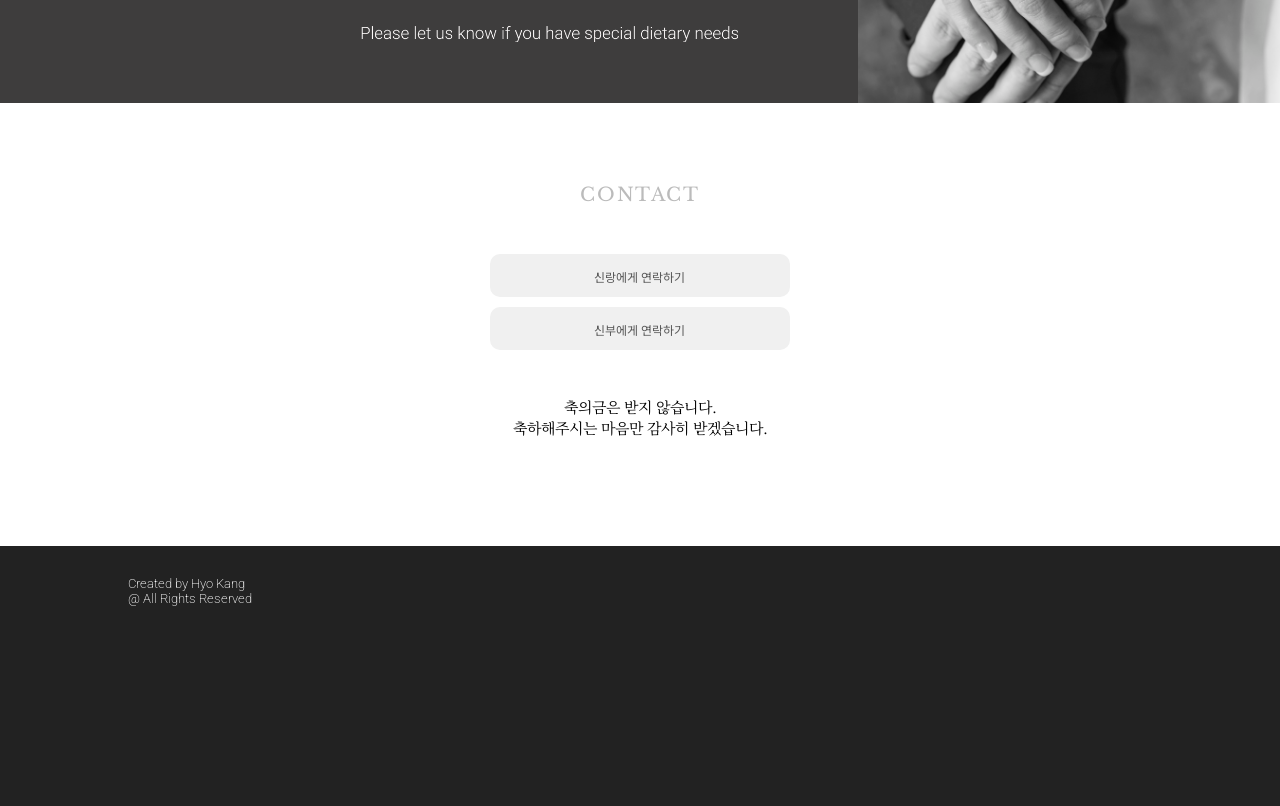
==== commit 4a39c692: "Update index.html" ====
--- a/index.html
+++ b/index.html
@@ -77,7 +77,7 @@
         <img src="image/mainImage.jpg" class="mobileImg">   
     <div class="date">
         <h1 style="font-size: clamp(16px, 2.5vw, 20px); letter-spacing: .2rem; font-weight: 100;">June 24. 2022 </h1><br><br>
-        Saturday 5:00 PM<br>
+        Friday 5:00 PM<br>
         <p style="font-family: Roboto; font-size: 14px;"> Honolulu, Hawaii </p>
     </div>  
     
